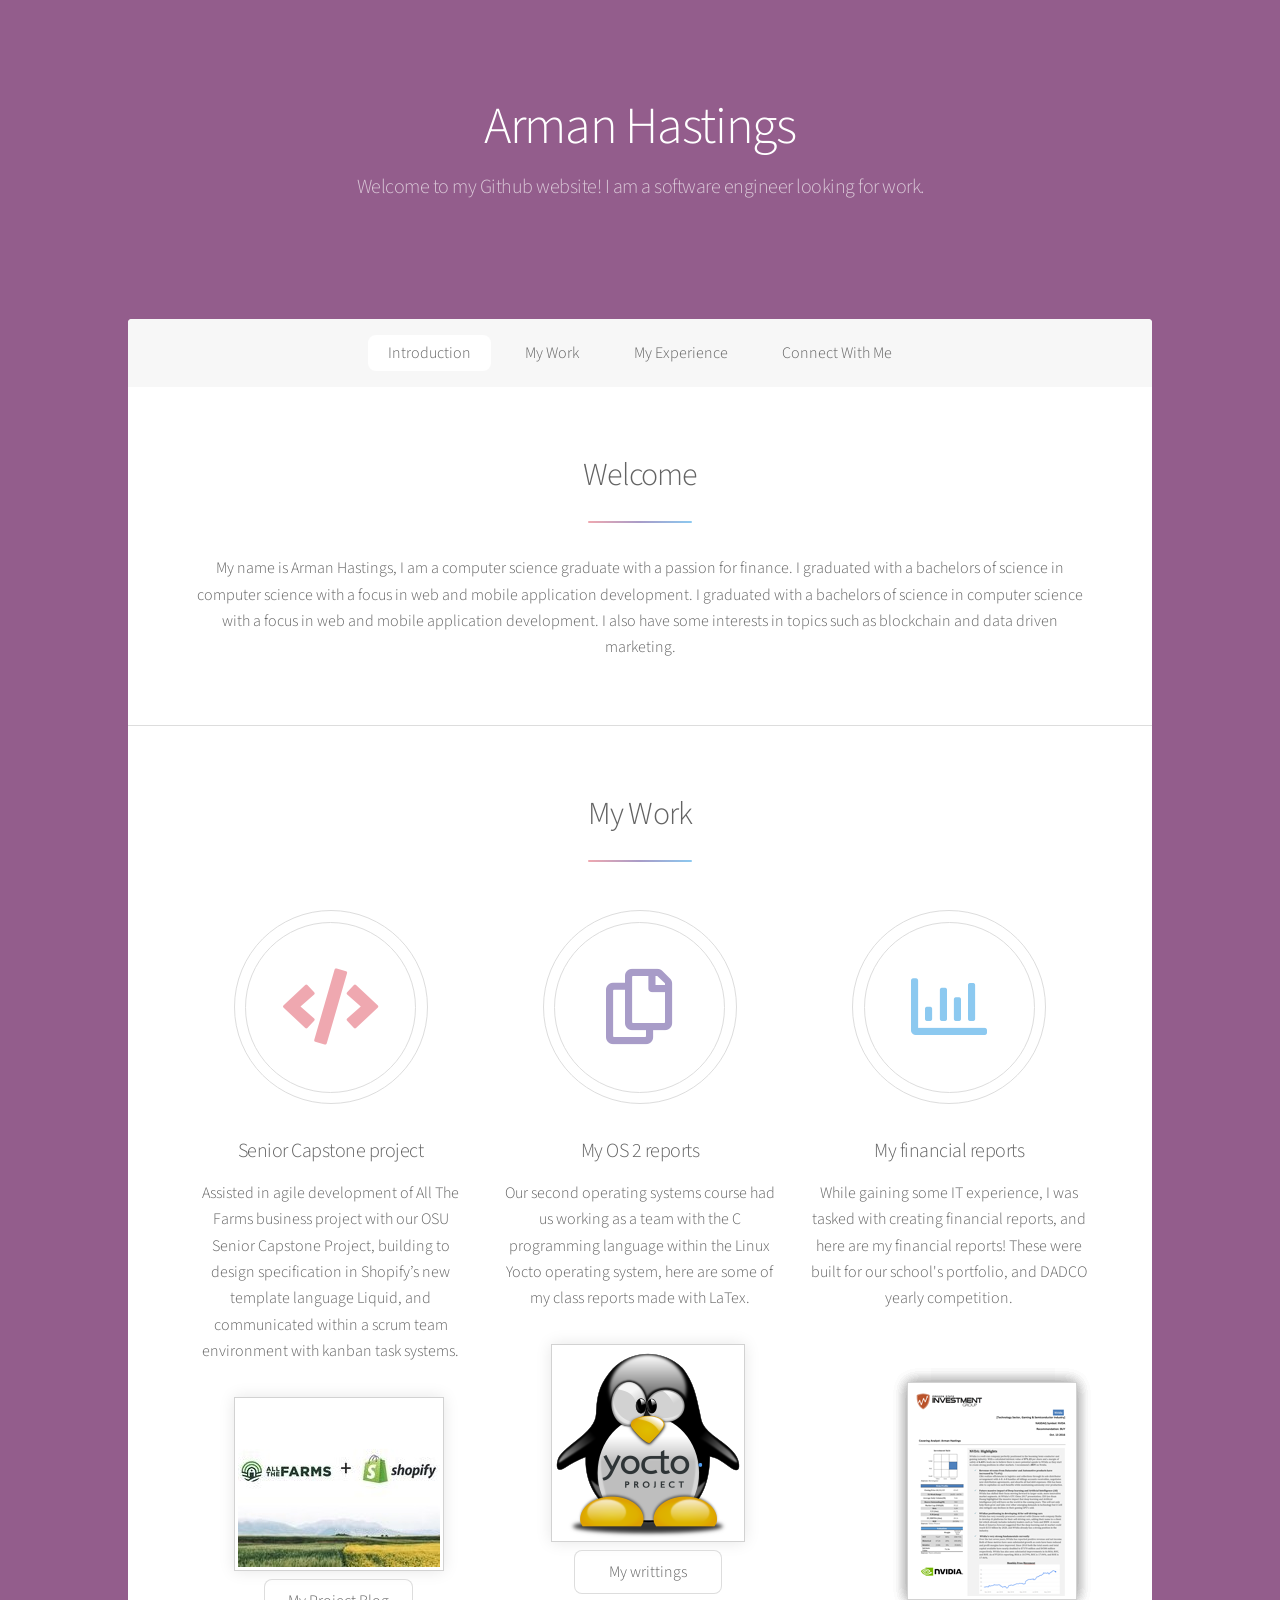
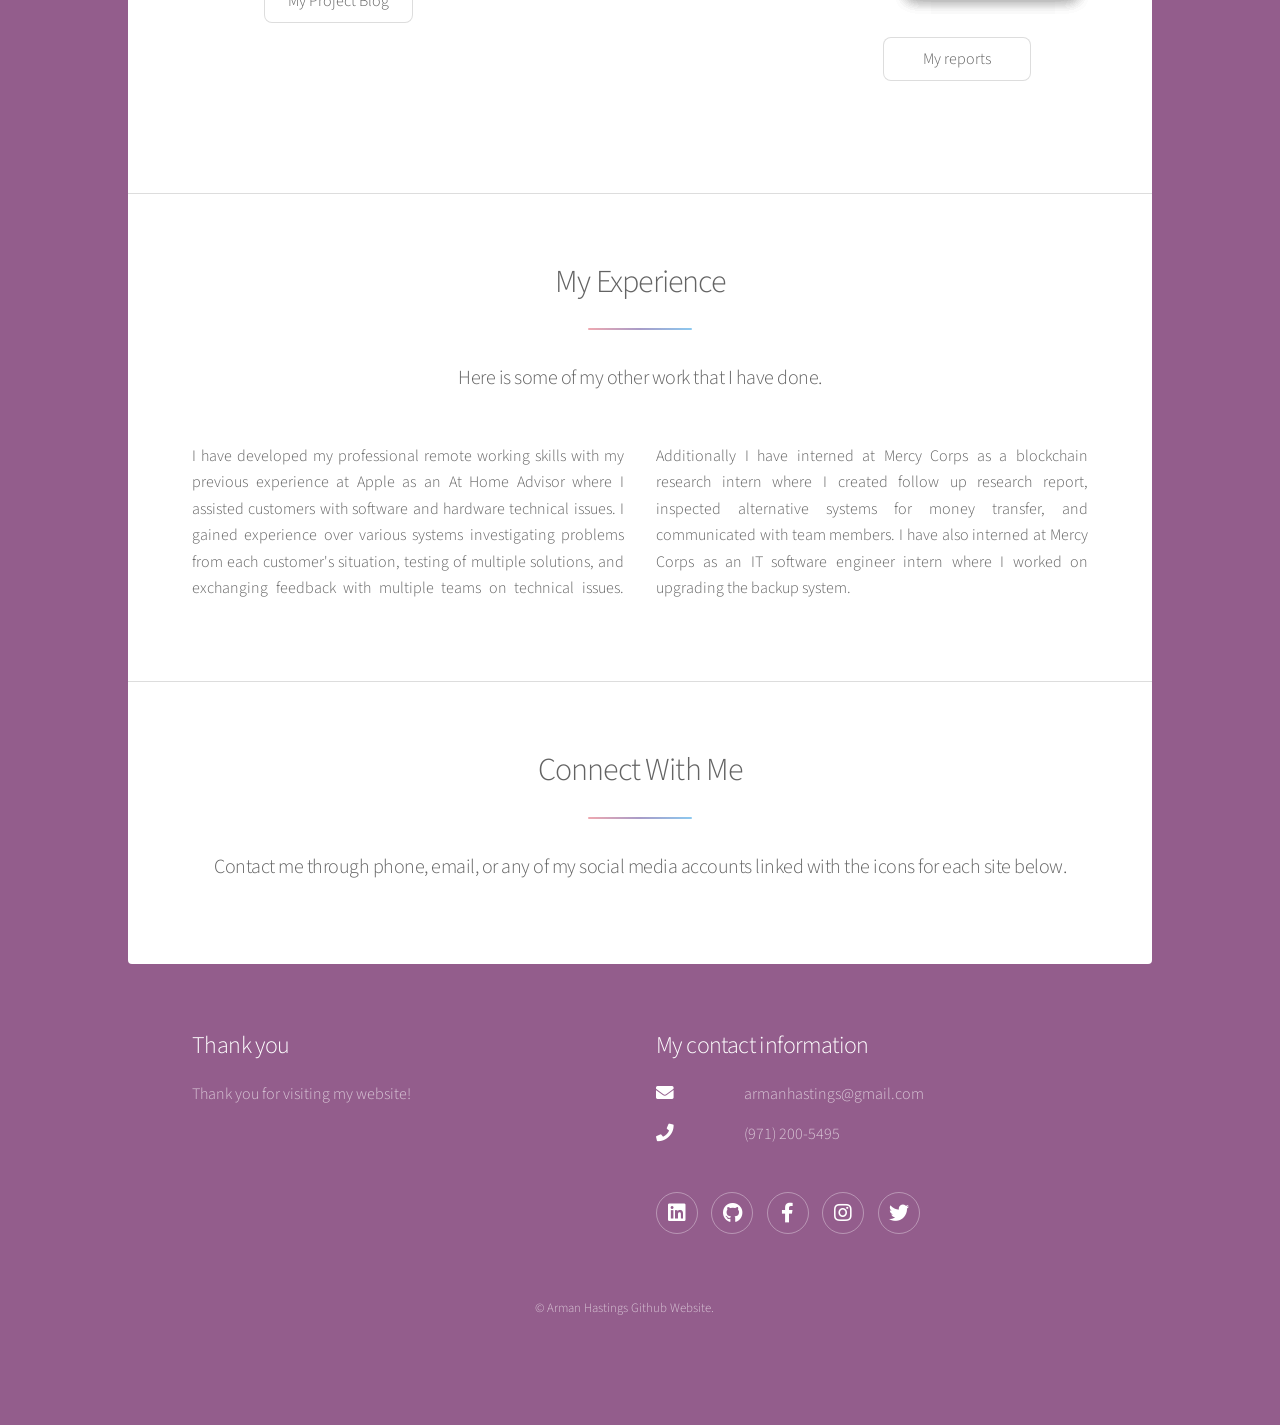
==== index.html @ 54cf5d4c "Update index.html info update" ====
<!DOCTYPE HTML>
<!--
	Stellar by HTML5 UP
	html5up.net | @ajlkn
	Free for personal and commercial use under the CCA 3.0 license (html5up.net/license)
-->
<html lang = "en">
	<head>
		<title>Arman Hastings Github Website</title>
		<meta charset="utf-8" />
		<meta name="viewport" content="width=device-width, initial-scale=1, user-scalable=no" />
		<link rel="stylesheet" href="assets/css/main.css" />
		<noscript><link rel="stylesheet" href="assets/css/noscript.css" /></noscript>
		<meta name="description" content="Welcome to my Github website! I am a bachelors in computer science looking to work with software in Oregon.">
		
				
		<link rel="apple-touch-icon" sizes="60x60" href="/apple-touch-icon.png">
		<link rel="icon" type="image/png" sizes="32x32" href="/favicon-32x32.png">
		<link rel="icon" type="image/png" sizes="16x16" href="/favicon-16x16.png">
		<link rel="manifest" href="/site.webmanifest">
		<link rel="mask-icon" href="/safari-pinned-tab.svg" color="#5bbad5">
		<meta name="msapplication-TileColor" content="#da532c">
		<meta name="theme-color" content="#ffffff">
	</head>
	<body class="is-preload">

		<!-- Wrapper -->
			<div id="wrapper">

				<!-- Header -->
					<header id="header" class="alt">

						<h1>Arman Hastings</h1>
						<p>Welcome to my Github website! I am a software engineer looking for work.</p>
						<br />
					</header>

				<!-- Nav -->
					<nav id="nav">
						<ul>
							<li><a href="#intro" class="active">Introduction</a></li>
							<li><a href="#first">My Work</a></li>
							<li><a href="#second">My Experience</a></li>
							<li><a href="#cta">Connect With Me</a></li>
						</ul>
					</nav>

				<!-- Main -->
					<div id="main">

						<!-- Introduction -->
							<section id="intro" class="main special">
								<div class="spotlight">
									<div class="content">
										<header class="major">
											<h2>Welcome</h2>
										</header>
										<p>My name is Arman Hastings, I am a computer science graduate with a passion for finance. I graduated with a bachelors of science in computer science with a focus in web and mobile application development.  I graduated with a bachelors of science in computer science with a focus in web and mobile application development. I also have some interests in topics such as blockchain and data driven marketing. </p>

									</div>
									
								</div>
							</section>

						<!-- First Section -->
							<section id="first" class="main special">
								<header class="major">
									<h2>My Work</h2>
								</header>
								<ul class="features">
									<li>
										<span class="icon solid major style1 fa-code"></span>
										<a href="https://blogs.oregonstate.edu/hastinar/"><h3>Senior Capstone project</h3></a>
										<p>Assisted in agile development of All The Farms business project with our OSU Senior Capstone Project, building to design specification in Shopify’s new template language Liquid, and communicated within a scrum team environment with kanban task systems.</p>

										<ul class="center">
											<img src="images/atf-cropped.jpg" class="center" />
											<a href="https://blogs.oregonstate.edu/hastinar/" class="button">My Project Blog</a>
										</ul>

									</li>
									<li>
										<span class="icon major style3 fa-copy"></span>
										<a href="https://github.com/ahastings/cs444-writ"> <h3>My OS 2 reports</h3></a>
										<p>Our second operating systems course had us working as a team with the C programming language within the Linux Yocto operating system, here are some of my class reports made with LaTex.</p>


										<ul class="center">
											<img src="images/Linux-Yocto.png" class="center" />
											<a href="https://github.com/ahastings/cs444-writ" class="button">My writtings</a>
										</ul>

									</li>
									<li>
										<!-- <span class="icon major style5 fa-gem fa-spin fa-3x"></span> -->
										<span class="icon major style5 fa-chart-bar"></span>
										<a href="https://github.com/ahastings/Oregon-State-Investment-Group-Reports-OSIG-"></href><h3>My financial reports</h3></a>
										<p>While gaining some IT experience, I was tasked with creating financial reports, and here are my financial reports! These were built for our school's portfolio, and DADCO yearly competition.</p>
										<section>
											
											
											<div class="center">
											<div class="pic-container">
												<img src="images/osig-SNDK-6-162-210.png" class="pic" />
												<img src="images/osig-WDR-5-162-210.png" class="pic" />
												<img src="images/osig-Netf-3-162-210.png" class="pic" />
												<img src="images/osig-CYBR-4-162-210.png" class="pic" />
												<img src="images/osig-Redh-2-162-210.png" class="pic" />
												<img src="images/osig-Nvid-1-162-210.png" class="pic" />
												<a class="pic-caption" href="https://github.com/ahastings/Oregon-State-Investment-Group-Reports-OSIG-">
													  My finance reports!       
												</a>
											</div> </div>
											<br>
											<br>
											<br>
											<br>
											<br>

											<ul class="center">
												<a href="https://github.com/ahastings/Oregon-State-Investment-Group-Reports-OSIG-" class="button">My reports</a>
											</ul>
										</section>
									</li>
								</ul>
								<footer class="major">

								</footer>
							</section>

						<!-- Second Section -->
							<section id="second" class="main special">
								<header class="major">
									<h2>My Experience</h2>
									<p>Here is some of my other work that I have done.<br />
									</p>
								</header>


								<p class="content">I have developed my professional remote working skills with my previous experience at Apple as an At Home Advisor where I assisted customers with software and hardware technical issues. I gained experience over various systems investigating problems from each customer's situation, testing of multiple solutions, and exchanging feedback
									with multiple teams on technical issues. Additionally I have interned at Mercy Corps as a blockchain research intern where I created follow up research report, inspected alternative systems for money transfer, and
									communicated with team members. I have also interned at Mercy Corps as an IT software engineer intern where I worked on upgrading the backup system.  </p>
								<footer class="major">

								</footer>
							</section>

						<!-- Get Started -->
							<section id="cta" class="main special">
								<header class="major">
									<h2>Connect With Me</h2>
									<p>Contact me through phone, email, or any of my social media accounts linked with the icons for each site below.<br />
									</p>
								</header>

							</section>
					</div>

				<!-- Footer -->
					<footer id="footer">
						<section>
							<h2>Thank you</h2>
							<p>Thank you for visiting my website!</p>

						</section>
						<section>
							<h2>My contact information</h2>
							<dl class="alt">
								<dt><h4 class="icon solid fa-envelope"></h4></dt>
								<dd>armanhastings@gmail.com</dd>
								<dt><h4 class="icon solid fa-phone"></h4></dt>
								<dd>(971) 200-5495</dd>
							</dl>
							<ul class="icons">
								<li><a href="https://linkedin.com/in/arman-hastings/" class="icon brands fa-linkedin alt"><span class="label">Linkedin</span></a></li>
								<li><a href="https://github.com/ahastings" class="icon brands fa-github alt"><span class="label">GitHub</span></a></li>
								<li><a href="https://facebook.com/q234wdfa424trse534" class="icon brands fa-facebook-f alt"><span class="label">Facebook</span></a></li>
								<li><a href="https://instagram.com/armanhastings/" class="icon brands fa-instagram alt"><span class="label">Instagram</span></a></li>
								<li><a href="https://www.twitter.com/ArmanHastings" class="icon brands fa-twitter alt"><span class="label">Twitter</span></a></li>
							</ul>
						</section>
						<p class="copyright">&copy; Arman Hastings Github Website.</p>
					</footer>

			</div>

		<!-- Scripts -->
			<script src="assets/js/jquery.min.js"></script>
			<script src="assets/js/jquery.scrollex.min.js"></script>
			<script src="assets/js/jquery.scrolly.min.js"></script>
			<script src="assets/js/browser.min.js"></script>
			<script src="assets/js/breakpoints.min.js"></script>
			<script src="assets/js/util.js"></script>
			<script src="assets/js/main.js"></script>

	</body>
</html>
---- assets/css/main.css ----
@import url(fontawesome-all.min.css);
@import 'https://fonts.googleapis.com/css?family=Source+Sans+Pro:300,400';

/*
	Stellar by HTML5 UP
	html5up.net | @ajlkn
	Free for personal and commercial use under the CCA 3.0 license (html5up.net/license)
*/

html, body, div, span, applet, object,
iframe, h1, h2, h3, h4, h5, h6, p, blockquote,
pre, a, abbr, acronym, address, big, cite,
code, del, dfn, em, img, ins, kbd, q, s, samp,
small, strike, strong, sub, sup, tt, var, b,
u, i, center, dl, dt, dd, ol, ul, li, fieldset,
form, label, legend, table, caption, tbody,
tfoot, thead, tr, th, td, article, aside,
canvas, details, embed, figure, figcaption,
footer, header, hgroup, menu, nav, output, ruby,
section, summary, time, mark, audio, video {
	margin: 0;
	padding: 0;
	border: 0;
	font-size: 100%;
	font: inherit;
	vertical-align: baseline;}

article, aside, details, figcaption, figure,
footer, header, hgroup, menu, nav, section {
	display: block;}

body {
	line-height: 1;
}

ol, ul {
	list-style: none;
}

blockquote, q {
	quotes: none;
}

	blockquote:before, blockquote:after, q:before, q:after {
		content: '';
		content: none;
	}

table {
	border-collapse: collapse;
	border-spacing: 0;
}

body {
	-webkit-text-size-adjust: none;
}

mark {
	background-color: transparent;
	color: inherit;
}

input::-moz-focus-inner {
	border: 0;
	padding: 0;
}

input, select, textarea {
	-moz-appearance: none;
	-webkit-appearance: none;
	-ms-appearance: none;
	appearance: none;
}

/* Basic */

	@-ms-viewport {
		width: device-width;
	}

	body {
		-ms-overflow-style: scrollbar;
	}

	@media screen and (max-width: 480px) {

		html, body {
			min-width: 320px;
		}

	}

	html {
		box-sizing: border-box;
	}

	*, *:before, *:after {
		box-sizing: inherit;
	}

	body {
		background-color: #935d8c;
		background-image: url("images/overlay.png"), -moz-linear-gradient(45deg, #e37682 15%, #5f4d93 85%);
		background-image: url("images/overlay.png"), -webkit-linear-gradient(45deg, #e37682 15%, #5f4d93 85%);
		background-image: url("images/overlay.png"), -ms-linear-gradient(45deg, #e37682 15%, #5f4d93 85%);
		background-image: url("images/overlay.png"), linear-gradient(45deg, #e37682 15%, #5f4d93 85%);
	}

		body.is-preload *, body.is-preload *:before, body.is-preload *:after {
			-moz-animation: none !important;
			-webkit-animation: none !important;
			-ms-animation: none !important;
			animation: none !important;
			-moz-transition: none !important;
			-webkit-transition: none !important;
			-ms-transition: none !important;
			transition: none !important;
		}

	/* Cards Start */
	* { box-sizing: border-box; }
	body{
		background: #3d4552;
		font-family: arial;
		font-size: 12px;
		color: #fff;
	}
	
	a {
	  text-decoration: none;
	}
	
	img {
		border: 1px solid #d2d2d2;
		padding: 3px;
		box-shadow: 0 0 15px rgba(0,0,0,.1);
	}
	
	.pic-container {
		max-width: 162px;
		max-height: 210px;
		margin: 70px;     
	}
	
	.pic {
		background: #fff;
		position: absolute;
		transition: all 0.2s ease;
		
		backface-visibility:hidden;}
	
	.pix:nth-child(1) {
		z-index: 1;
		
	}
	
	.pic:nth-child(2) {
		z-index: 2;
		
	}
	
	.pic:nth-child(3) {
		z-index: 3;
	}
	
	.pix:nth-child(4) {
		z-index: 4;
	}
	
	.pic:nth-child(5) {
		z-index: 5;
	}
	
	.pic:nth-child(6) {
		z-index: 6;
	}
	
	.pic-container:hover .pic:nth-child(1) {
		transform: rotate(0deg);
		transition: all 1.30s ease;
	
	}
	
	.pic-container:hover .pic:nth-child(2) {
		transform: rotate(15deg);
		transition: all 1.0s ease;
	
	}
	
	.pic-container:hover .pic:nth-child(3) {
		transform: rotate(22deg);
		transition: all 0.45s ease;
	
	}
	.pic-container:hover .pic:nth-child(4) {
		transform: rotate(7deg);
		transition: all 1.15s ease;
		
	}
	
	.pic-container:hover .pic:nth-child(5) {
		transform: rotate(29deg);
		transition: all 0.30s ease;
	}
	
	.pic-container:hover .pic:nth-child(6) {
		transform: rotate(36deg);
		transition: all 0.15s ease;
	}
	
	.pic-caption {
		background: #949494;
		padding: 10px 15px;
		color: #fff;
		font-size: 16px;
		position: relative;
		z-index: 10;
		top:150px;
		left: 30px;
		border-radius: 3px;
		transition: top 0.75s ease;
		opacity: 0;
	}
	
	.pic-caption:hover {
		background: #d2e0e1;
	}
	.pic-container:hover .pic-caption {
		top: 200px;
		left:30px;
		
		opacity: 1;
	}
	/* Cards end */

/* Type */

	body {
		background-color: #935d8c;
		color: rgba(255, 255, 255, 0.65);
	}

	body, input, select, textarea {
		font-family: "Source Sans Pro", Helvetica, sans-serif;
		font-size: 17pt;
		font-weight: 300;
		line-height: 1.65;
	}

		@media screen and (max-width: 1680px) {

			body, input, select, textarea {
				font-size: 14pt;
			}

		}

		@media screen and (max-width: 1280px) {

			body, input, select, textarea {
				font-size: 12pt;
			}

		}

		@media screen and (max-width: 360px) {

			body, input, select, textarea {
				font-size: 11pt;
			}

		}

	a {
		-moz-transition: color 0.2s ease, border-bottom 0.2s ease;
		-webkit-transition: color 0.2s ease, border-bottom 0.2s ease;
		-ms-transition: color 0.2s ease, border-bottom 0.2s ease;
		transition: color 0.2s ease, border-bottom 0.2s ease;
		text-decoration: none;
		border-bottom: dotted 1px;
		color: inherit;
	}

		a:hover {
			border-bottom-color: transparent;
		}

	strong, b {
		font-weight: 400;
	}

	em, i {
		font-style: italic;
	}

	p {
		margin: 0 0 2em 0;
	}

		p.content {
			-moz-columns: 20em 2;
			-webkit-columns: 20em 2;
			-ms-columns: 20em 2;
			columns: 20em 2;
			-moz-column-gap: 2em;
			-webkit-column-gap: 2em;
			-ms-column-gap: 2em;
			column-gap: 2em;
			text-align: justify;
		}

	h1, h2, h3, h4, h5, h6 {
		font-weight: 300;
		line-height: 1.5;
		margin: 0 0 0.7em 0;
		letter-spacing: -0.025em;
	}

		h1 a, h2 a, h3 a, h4 a, h5 a, h6 a {
			color: inherit;
			text-decoration: none;
		}

	h1 {
		font-size: 2.5em;
		line-height: 1.2;
	}

	h2 {
		font-size: 1.5em;
	}

	h3 {
		font-size: 1.25em;
	}

	h4 {
		font-size: 1.1em;
	}

	h5 {
		font-size: 0.9em;
	}

	h6 {
		font-size: 0.7em;
	}

	@media screen and (max-width: 736px) {

		h1 {
			font-size: 2em;
		}

	}

	sub {
		font-size: 0.8em;
		position: relative;
		top: 0.5em;
	}

	sup {
		font-size: 0.8em;
		position: relative;
		top: -0.5em;
	}

	blockquote {
		border-left: solid 4px;
		font-style: italic;
		margin: 0 0 2em 0;
		padding: 0.5em 0 0.5em 2em;
	}

	code {
		border-radius: 8px;
		border: solid 1px;
		font-family: "Courier New", monospace;
		font-size: 0.9em;
		margin: 0 0.25em;
		padding: 0.25em 0.65em;
	}

	pre {
		-webkit-overflow-scrolling: touch;
		font-family: "Courier New", monospace;
		font-size: 0.9em;
		margin: 0 0 2em 0;
	}

		pre code {
			display: block;
			line-height: 1.75;
			padding: 1em 1.5em;
			overflow-x: auto;
		}

	hr {
		border: 0;
		border-bottom: solid 1px;
		margin: 2em 0;
	}

		hr.major {
			margin: 3em 0;
		}

	.align-left {
		text-align: left;
	}

	.align-center {
		text-align: center;
	}

	.align-right {
		text-align: right;
	}

	input, select, textarea {
		color: #ffffff;
	}

	a:hover {
		color: #ffffff;
	}

	strong, b {
		color: #ffffff;
	}

	h1, h2, h3, h4, h5, h6 {
		color: #ffffff;
	}

	blockquote {
		border-left-color: rgba(255, 255, 255, 0.35);
	}

	code {
		background: rgba(255, 255, 255, 0.075);
		border-color: rgba(255, 255, 255, 0.35);
	}

	hr {
		border-bottom-color: rgba(255, 255, 255, 0.35);
	}


/* Container */

.container {
	margin: 0 auto;
	max-width: 100%;
	width: 68em;
}

	@media screen and (max-width: 1680px) {

		.container {
			width: 70em;
		}

	}

	@media screen and (max-width: 1280px) {

		.container {
			width: calc(100% - 100px);
		}

	}

	@media screen and (max-width: 980px) {

		.container {
			width: calc(100% - 100px);
		}

	}

	@media screen and (max-width: 736px) {

		.container {
			width: calc(100% - 40px);
		}

	}



/* Row */

	.row {
		display: flex;
		flex-wrap: wrap;
		box-sizing: border-box;
		align-items: stretch;
	}

		.row > * {
			box-sizing: border-box;
		}

		.row.gtr-uniform > * > :last-child {
			margin-bottom: 0;
		}

		.row.aln-left {
			justify-content: flex-start;
		}

		.row.aln-center {
			justify-content: center;
		}

		.row.aln-right {
			justify-content: flex-end;
		}

		.row.aln-top {
			align-items: flex-start;
		}

		.row.aln-middle {
			align-items: center;
		}

		.row.aln-bottom {
			align-items: flex-end;
		}

		.row > .imp {
			order: -1;
		}

		.row > .col-1 {
			width: 8.33333%;
		}

		.row > .off-1 {
			margin-left: 8.33333%;
		}

		.row > .col-2 {
			width: 16.66667%;
		}

		.row > .off-2 {
			margin-left: 16.66667%;
		}

		.row > .col-3 {
			width: 25%;
		}

		.row > .off-3 {
			margin-left: 25%;
		}

		.row > .col-4 {
			width: 33.33333%;
		}

		.row > .off-4 {
			margin-left: 33.33333%;
		}

		.row > .col-5 {
			width: 41.66667%;
		}

		.row > .off-5 {
			margin-left: 41.66667%;
		}

		.row > .col-6 {
			width: 50%;
		}

		.row > .off-6 {
			margin-left: 50%;
		}

		.row > .col-7 {
			width: 58.33333%;
		}

		.row > .off-7 {
			margin-left: 58.33333%;
		}

		.row > .col-8 {
			width: 66.66667%;
		}

		.row > .off-8 {
			margin-left: 66.66667%;
		}

		.row > .col-9 {
			width: 75%;
		}

		.row > .off-9 {
			margin-left: 75%;
		}

		.row > .col-10 {
			width: 83.33333%;
		}

		.row > .off-10 {
			margin-left: 83.33333%;
		}

		.row > .col-11 {
			width: 91.66667%;
		}

		.row > .off-11 {
			margin-left: 91.66667%;
		}

		.row > .col-12 {
			width: 100%;
		}

		.row > .off-12 {
			margin-left: 100%;
		}

		.row.gtr-0 {
			margin-top: 0;
			margin-left: 0em;
		}

			.row.gtr-0 > * {
				padding: 0 0 0 0em;
			}

			.row.gtr-0.gtr-uniform {
				margin-top: 0em;
			}

				.row.gtr-0.gtr-uniform > * {
					padding-top: 0em;
				}

		.row.gtr-25 {
			margin-top: 0;
			margin-left: -0.375em;
		}

			.row.gtr-25 > * {
				padding: 0 0 0 0.375em;
			}

			.row.gtr-25.gtr-uniform {
				margin-top: -0.375em;
			}

				.row.gtr-25.gtr-uniform > * {
					padding-top: 0.375em;
				}

		.row.gtr-50 {
			margin-top: 0;
			margin-left: -0.75em;
		}

			.row.gtr-50 > * {
				padding: 0 0 0 0.75em;
			}

			.row.gtr-50.gtr-uniform {
				margin-top: -0.75em;
			}

				.row.gtr-50.gtr-uniform > * {
					padding-top: 0.75em;
				}

		.row {
			margin-top: 0;
			margin-left: -1.5em;
		}

			.row > * {
				padding: 0 0 0 1.5em;
			}

			.row.gtr-uniform {
				margin-top: -1.5em;
			}

				.row.gtr-uniform > * {
					padding-top: 1.5em;
				}

		.row.gtr-150 {
			margin-top: 0;
			margin-left: -2.25em;
		}

			.row.gtr-150 > * {
				padding: 0 0 0 2.25em;
			}

			.row.gtr-150.gtr-uniform {
				margin-top: -2.25em;
			}

				.row.gtr-150.gtr-uniform > * {
					padding-top: 2.25em;
				}

		.row.gtr-200 {
			margin-top: 0;
			margin-left: -3em;
		}

			.row.gtr-200 > * {
				padding: 0 0 0 3em;
			}

			.row.gtr-200.gtr-uniform {
				margin-top: -3em;
			}

				.row.gtr-200.gtr-uniform > * {
					padding-top: 3em;
				}

		@media screen and (max-width: 1680px) {

			.row {
				display: flex;
				flex-wrap: wrap;
				box-sizing: border-box;
				align-items: stretch;
			}

				.row > * {
					box-sizing: border-box;
				}

				.row.gtr-uniform > * > :last-child {
					margin-bottom: 0;
				}

				.row.aln-left {
					justify-content: flex-start;
				}

				.row.aln-center {
					justify-content: center;
				}

				.row.aln-right {
					justify-content: flex-end;
				}

				.row.aln-top {
					align-items: flex-start;
				}

				.row.aln-middle {
					align-items: center;
				}

				.row.aln-bottom {
					align-items: flex-end;
				}

				.row > .imp-xlarge {
					order: -1;
				}

				.row > .col-1-xlarge {
					width: 8.33333%;
				}

				.row > .off-1-xlarge {
					margin-left: 8.33333%;
				}

				.row > .col-2-xlarge {
					width: 16.66667%;
				}

				.row > .off-2-xlarge {
					margin-left: 16.66667%;
				}

				.row > .col-3-xlarge {
					width: 25%;
				}

				.row > .off-3-xlarge {
					margin-left: 25%;
				}

				.row > .col-4-xlarge {
					width: 33.33333%;
				}

				.row > .off-4-xlarge {
					margin-left: 33.33333%;
				}

				.row > .col-5-xlarge {
					width: 41.66667%;
				}

				.row > .off-5-xlarge {
					margin-left: 41.66667%;
				}

				.row > .col-6-xlarge {
					width: 50%;
				}

				.row > .off-6-xlarge {
					margin-left: 50%;
				}

				.row > .col-7-xlarge {
					width: 58.33333%;
				}

				.row > .off-7-xlarge {
					margin-left: 58.33333%;
				}

				.row > .col-8-xlarge {
					width: 66.66667%;
				}

				.row > .off-8-xlarge {
					margin-left: 66.66667%;
				}

				.row > .col-9-xlarge {
					width: 75%;
				}

				.row > .off-9-xlarge {
					margin-left: 75%;
				}

				.row > .col-10-xlarge {
					width: 83.33333%;
				}

				.row > .off-10-xlarge {
					margin-left: 83.33333%;
				}

				.row > .col-11-xlarge {
					width: 91.66667%;
				}

				.row > .off-11-xlarge {
					margin-left: 91.66667%;
				}

				.row > .col-12-xlarge {
					width: 100%;
				}

				.row > .off-12-xlarge {
					margin-left: 100%;
				}

				.row.gtr-0 {
					margin-top: 0;
					margin-left: 0em;
				}

					.row.gtr-0 > * {
						padding: 0 0 0 0em;
					}

					.row.gtr-0.gtr-uniform {
						margin-top: 0em;
					}

						.row.gtr-0.gtr-uniform > * {
							padding-top: 0em;
						}

				.row.gtr-25 {
					margin-top: 0;
					margin-left: -0.375em;
				}

					.row.gtr-25 > * {
						padding: 0 0 0 0.375em;
					}

					.row.gtr-25.gtr-uniform {
						margin-top: -0.375em;
					}

						.row.gtr-25.gtr-uniform > * {
							padding-top: 0.375em;
						}

				.row.gtr-50 {
					margin-top: 0;
					margin-left: -0.75em;
				}

					.row.gtr-50 > * {
						padding: 0 0 0 0.75em;
					}

					.row.gtr-50.gtr-uniform {
						margin-top: -0.75em;
					}

						.row.gtr-50.gtr-uniform > * {
							padding-top: 0.75em;
						}

				.row {
					margin-top: 0;
					margin-left: -1.5em;
				}

					.row > * {
						padding: 0 0 0 1.5em;
					}

					.row.gtr-uniform {
						margin-top: -1.5em;
					}

						.row.gtr-uniform > * {
							padding-top: 1.5em;
						}

				.row.gtr-150 {
					margin-top: 0;
					margin-left: -2.25em;
				}

					.row.gtr-150 > * {
						padding: 0 0 0 2.25em;
					}

					.row.gtr-150.gtr-uniform {
						margin-top: -2.25em;
					}

						.row.gtr-150.gtr-uniform > * {
							padding-top: 2.25em;
						}

				.row.gtr-200 {
					margin-top: 0;
					margin-left: -3em;
				}

					.row.gtr-200 > * {
						padding: 0 0 0 3em;
					}

					.row.gtr-200.gtr-uniform {
						margin-top: -3em;
					}

						.row.gtr-200.gtr-uniform > * {
							padding-top: 3em;
						}

		}

		@media screen and (max-width: 1280px) {

			.row {
				display: flex;
				flex-wrap: wrap;
				box-sizing: border-box;
				align-items: stretch;
			}

				.row > * {
					box-sizing: border-box;
				}

				.row.gtr-uniform > * > :last-child {
					margin-bottom: 0;
				}

				.row.aln-left {
					justify-content: flex-start;
				}

				.row.aln-center {
					justify-content: center;
				}

				.row.aln-right {
					justify-content: flex-end;
				}

				.row.aln-top {
					align-items: flex-start;
				}

				.row.aln-middle {
					align-items: center;
				}

				.row.aln-bottom {
					align-items: flex-end;
				}

				.row > .imp-large {
					order: -1;
				}

				.row > .col-1-large {
					width: 8.33333%;
				}

				.row > .off-1-large {
					margin-left: 8.33333%;
				}

				.row > .col-2-large {
					width: 16.66667%;
				}

				.row > .off-2-large {
					margin-left: 16.66667%;
				}

				.row > .col-3-large {
					width: 25%;
				}

				.row > .off-3-large {
					margin-left: 25%;
				}

				.row > .col-4-large {
					width: 33.33333%;
				}

				.row > .off-4-large {
					margin-left: 33.33333%;
				}

				.row > .col-5-large {
					width: 41.66667%;
				}

				.row > .off-5-large {
					margin-left: 41.66667%;
				}

				.row > .col-6-large {
					width: 50%;
				}

				.row > .off-6-large {
					margin-left: 50%;
				}

				.row > .col-7-large {
					width: 58.33333%;
				}

				.row > .off-7-large {
					margin-left: 58.33333%;
				}

				.row > .col-8-large {
					width: 66.66667%;
				}

				.row > .off-8-large {
					margin-left: 66.66667%;
				}

				.row > .col-9-large {
					width: 75%;
				}

				.row > .off-9-large {
					margin-left: 75%;
				}

				.row > .col-10-large {
					width: 83.33333%;
				}

				.row > .off-10-large {
					margin-left: 83.33333%;
				}

				.row > .col-11-large {
					width: 91.66667%;
				}

				.row > .off-11-large {
					margin-left: 91.66667%;
				}

				.row > .col-12-large {
					width: 100%;
				}

				.row > .off-12-large {
					margin-left: 100%;
				}

				.row.gtr-0 {
					margin-top: 0;
					margin-left: 0em;
				}

					.row.gtr-0 > * {
						padding: 0 0 0 0em;
					}

					.row.gtr-0.gtr-uniform {
						margin-top: 0em;
					}

						.row.gtr-0.gtr-uniform > * {
							padding-top: 0em;
						}

				.row.gtr-25 {
					margin-top: 0;
					margin-left: -0.375em;
				}

					.row.gtr-25 > * {
						padding: 0 0 0 0.375em;
					}

					.row.gtr-25.gtr-uniform {
						margin-top: -0.375em;
					}

						.row.gtr-25.gtr-uniform > * {
							padding-top: 0.375em;
						}

				.row.gtr-50 {
					margin-top: 0;
					margin-left: -0.75em;
				}

					.row.gtr-50 > * {
						padding: 0 0 0 0.75em;
					}

					.row.gtr-50.gtr-uniform {
						margin-top: -0.75em;
					}

						.row.gtr-50.gtr-uniform > * {
							padding-top: 0.75em;
						}

				.row {
					margin-top: 0;
					margin-left: -1.5em;
				}

					.row > * {
						padding: 0 0 0 1.5em;
					}

					.row.gtr-uniform {
						margin-top: -1.5em;
					}

						.row.gtr-uniform > * {
							padding-top: 1.5em;
						}

				.row.gtr-150 {
					margin-top: 0;
					margin-left: -2.25em;
				}

					.row.gtr-150 > * {
						padding: 0 0 0 2.25em;
					}

					.row.gtr-150.gtr-uniform {
						margin-top: -2.25em;
					}

						.row.gtr-150.gtr-uniform > * {
							padding-top: 2.25em;
						}

				.row.gtr-200 {
					margin-top: 0;
					margin-left: -3em;
				}

					.row.gtr-200 > * {
						padding: 0 0 0 3em;
					}

					.row.gtr-200.gtr-uniform {
						margin-top: -3em;
					}

						.row.gtr-200.gtr-uniform > * {
							padding-top: 3em;
						}

		}

		@media screen and (max-width: 980px) {

			.row {
				display: flex;
				flex-wrap: wrap;
				box-sizing: border-box;
				align-items: stretch;
			}

				.row > * {
					box-sizing: border-box;
				}

				.row.gtr-uniform > * > :last-child {
					margin-bottom: 0;
				}

				.row.aln-left {
					justify-content: flex-start;
				}

				.row.aln-center {
					justify-content: center;
				}

				.row.aln-right {
					justify-content: flex-end;
				}

				.row.aln-top {
					align-items: flex-start;
				}

				.row.aln-middle {
					align-items: center;
				}

				.row.aln-bottom {
					align-items: flex-end;
				}

				.row > .imp-medium {
					order: -1;
				}

				.row > .col-1-medium {
					width: 8.33333%;
				}

				.row > .off-1-medium {
					margin-left: 8.33333%;
				}

				.row > .col-2-medium {
					width: 16.66667%;
				}

				.row > .off-2-medium {
					margin-left: 16.66667%;
				}

				.row > .col-3-medium {
					width: 25%;
				}

				.row > .off-3-medium {
					margin-left: 25%;
				}

				.row > .col-4-medium {
					width: 33.33333%;
				}

				.row > .off-4-medium {
					margin-left: 33.33333%;
				}

				.row > .col-5-medium {
					width: 41.66667%;
				}

				.row > .off-5-medium {
					margin-left: 41.66667%;
				}

				.row > .col-6-medium {
					width: 50%;
				}

				.row > .off-6-medium {
					margin-left: 50%;
				}

				.row > .col-7-medium {
					width: 58.33333%;
				}

				.row > .off-7-medium {
					margin-left: 58.33333%;
				}

				.row > .col-8-medium {
					width: 66.66667%;
				}

				.row > .off-8-medium {
					margin-left: 66.66667%;
				}

				.row > .col-9-medium {
					width: 75%;
				}

				.row > .off-9-medium {
					margin-left: 75%;
				}

				.row > .col-10-medium {
					width: 83.33333%;
				}

				.row > .off-10-medium {
					margin-left: 83.33333%;
				}

				.row > .col-11-medium {
					width: 91.66667%;
				}

				.row > .off-11-medium {
					margin-left: 91.66667%;
				}

				.row > .col-12-medium {
					width: 100%;
				}

				.row > .off-12-medium {
					margin-left: 100%;
				}

				.row.gtr-0 {
					margin-top: 0;
					margin-left: 0em;
				}

					.row.gtr-0 > * {
						padding: 0 0 0 0em;
					}

					.row.gtr-0.gtr-uniform {
						margin-top: 0em;
					}

						.row.gtr-0.gtr-uniform > * {
							padding-top: 0em;
						}

				.row.gtr-25 {
					margin-top: 0;
					margin-left: -0.375em;
				}

					.row.gtr-25 > * {
						padding: 0 0 0 0.375em;
					}

					.row.gtr-25.gtr-uniform {
						margin-top: -0.375em;
					}

						.row.gtr-25.gtr-uniform > * {
							padding-top: 0.375em;
						}

				.row.gtr-50 {
					margin-top: 0;
					margin-left: -0.75em;
				}

					.row.gtr-50 > * {
						padding: 0 0 0 0.75em;
					}

					.row.gtr-50.gtr-uniform {
						margin-top: -0.75em;
					}

						.row.gtr-50.gtr-uniform > * {
							padding-top: 0.75em;
						}

				.row {
					margin-top: 0;
					margin-left: -1.5em;
				}

					.row > * {
						padding: 0 0 0 1.5em;
					}

					.row.gtr-uniform {
						margin-top: -1.5em;
					}

						.row.gtr-uniform > * {
							padding-top: 1.5em;
						}

				.row.gtr-150 {
					margin-top: 0;
					margin-left: -2.25em;
				}

					.row.gtr-150 > * {
						padding: 0 0 0 2.25em;
					}

					.row.gtr-150.gtr-uniform {
						margin-top: -2.25em;
					}

						.row.gtr-150.gtr-uniform > * {
							padding-top: 2.25em;
						}

				.row.gtr-200 {
					margin-top: 0;
					margin-left: -3em;
				}

					.row.gtr-200 > * {
						padding: 0 0 0 3em;
					}

					.row.gtr-200.gtr-uniform {
						margin-top: -3em;
					}

						.row.gtr-200.gtr-uniform > * {
							padding-top: 3em;
						}

		}

		@media screen and (max-width: 736px) {

			.row {
				display: flex;
				flex-wrap: wrap;
				box-sizing: border-box;
				align-items: stretch;
			}

				.row > * {
					box-sizing: border-box;
				}

				.row.gtr-uniform > * > :last-child {
					margin-bottom: 0;
				}

				.row.aln-left {
					justify-content: flex-start;
				}

				.row.aln-center {
					justify-content: center;
				}

				.row.aln-right {
					justify-content: flex-end;
				}

				.row.aln-top {
					align-items: flex-start;
				}

				.row.aln-middle {
					align-items: center;
				}

				.row.aln-bottom {
					align-items: flex-end;
				}

				.row > .imp-small {
					order: -1;
				}

				.row > .col-1-small {
					width: 8.33333%;
				}

				.row > .off-1-small {
					margin-left: 8.33333%;
				}

				.row > .col-2-small {
					width: 16.66667%;
				}

				.row > .off-2-small {
					margin-left: 16.66667%;
				}

				.row > .col-3-small {
					width: 25%;
				}

				.row > .off-3-small {
					margin-left: 25%;
				}

				.row > .col-4-small {
					width: 33.33333%;
				}

				.row > .off-4-small {
					margin-left: 33.33333%;
				}

				.row > .col-5-small {
					width: 41.66667%;
				}

				.row > .off-5-small {
					margin-left: 41.66667%;
				}

				.row > .col-6-small {
					width: 50%;
				}

				.row > .off-6-small {
					margin-left: 50%;
				}

				.row > .col-7-small {
					width: 58.33333%;
				}

				.row > .off-7-small {
					margin-left: 58.33333%;
				}

				.row > .col-8-small {
					width: 66.66667%;
				}

				.row > .off-8-small {
					margin-left: 66.66667%;
				}

				.row > .col-9-small {
					width: 75%;
				}

				.row > .off-9-small {
					margin-left: 75%;
				}

				.row > .col-10-small {
					width: 83.33333%;
				}

				.row > .off-10-small {
					margin-left: 83.33333%;
				}

				.row > .col-11-small {
					width: 91.66667%;
				}

				.row > .off-11-small {
					margin-left: 91.66667%;
				}

				.row > .col-12-small {
					width: 100%;
				}

				.row > .off-12-small {
					margin-left: 100%;
				}

				.row.gtr-0 {
					margin-top: 0;
					margin-left: 0em;
				}

					.row.gtr-0 > * {
						padding: 0 0 0 0em;
					}

					.row.gtr-0.gtr-uniform {
						margin-top: 0em;
					}

						.row.gtr-0.gtr-uniform > * {
							padding-top: 0em;
						}

				.row.gtr-25 {
					margin-top: 0;
					margin-left: -0.25em;
				}

					.row.gtr-25 > * {
						padding: 0 0 0 0.25em;
					}

					.row.gtr-25.gtr-uniform {
						margin-top: -0.25em;
					}

						.row.gtr-25.gtr-uniform > * {
							padding-top: 0.25em;
						}

				.row.gtr-50 {
					margin-top: 0;
					margin-left: -0.5em;
				}

					.row.gtr-50 > * {
						padding: 0 0 0 0.5em;
					}

					.row.gtr-50.gtr-uniform {
						margin-top: -0.5em;
					}

						.row.gtr-50.gtr-uniform > * {
							padding-top: 0.5em;
						}

				.row {
					margin-top: 0;
					margin-left: -1em;
				}

					.row > * {
						padding: 0 0 0 1em;
					}

					.row.gtr-uniform {
						margin-top: -1em;
					}

						.row.gtr-uniform > * {
							padding-top: 1em;
						}

				.row.gtr-150 {
					margin-top: 0;
					margin-left: -1.5em;
				}

					.row.gtr-150 > * {
						padding: 0 0 0 1.5em;
					}

					.row.gtr-150.gtr-uniform {
						margin-top: -1.5em;
					}

						.row.gtr-150.gtr-uniform > * {
							padding-top: 1.5em;
						}

				.row.gtr-200 {
					margin-top: 0;
					margin-left: -2em;
				}

					.row.gtr-200 > * {
						padding: 0 0 0 2em;
					}

					.row.gtr-200.gtr-uniform {
						margin-top: -2em;
					}

						.row.gtr-200.gtr-uniform > * {
							padding-top: 2em;
						}

		}

		@media screen and (max-width: 480px) {

			.row {
				display: flex;
				flex-wrap: wrap;
				box-sizing: border-box;
				align-items: stretch;
			}

				.row > * {
					box-sizing: border-box;
				}

				.row.gtr-uniform > * > :last-child {
					margin-bottom: 0;
				}

				.row.aln-left {
					justify-content: flex-start;
				}

				.row.aln-center {
					justify-content: center;
				}

				.row.aln-right {
					justify-content: flex-end;
				}

				.row.aln-top {
					align-items: flex-start;
				}

				.row.aln-middle {
					align-items: center;
				}

				.row.aln-bottom {
					align-items: flex-end;
				}

				.row > .imp-xsmall {
					order: -1;
				}

				.row > .col-1-xsmall {
					width: 8.33333%;
				}

				.row > .off-1-xsmall {
					margin-left: 8.33333%;
				}

				.row > .col-2-xsmall {
					width: 16.66667%;
				}

				.row > .off-2-xsmall {
					margin-left: 16.66667%;
				}

				.row > .col-3-xsmall {
					width: 25%;
				}

				.row > .off-3-xsmall {
					margin-left: 25%;
				}

				.row > .col-4-xsmall {
					width: 33.33333%;
				}

				.row > .off-4-xsmall {
					margin-left: 33.33333%;
				}

				.row > .col-5-xsmall {
					width: 41.66667%;
				}

				.row > .off-5-xsmall {
					margin-left: 41.66667%;
				}

				.row > .col-6-xsmall {
					width: 50%;
				}

				.row > .off-6-xsmall {
					margin-left: 50%;
				}

				.row > .col-7-xsmall {
					width: 58.33333%;
				}

				.row > .off-7-xsmall {
					margin-left: 58.33333%;
				}

				.row > .col-8-xsmall {
					width: 66.66667%;
				}

				.row > .off-8-xsmall {
					margin-left: 66.66667%;
				}

				.row > .col-9-xsmall {
					width: 75%;
				}

				.row > .off-9-xsmall {
					margin-left: 75%;
				}

				.row > .col-10-xsmall {
					width: 83.33333%;
				}

				.row > .off-10-xsmall {
					margin-left: 83.33333%;
				}

				.row > .col-11-xsmall {
					width: 91.66667%;
				}

				.row > .off-11-xsmall {
					margin-left: 91.66667%;
				}

				.row > .col-12-xsmall {
					width: 100%;
				}

				.row > .off-12-xsmall {
					margin-left: 100%;
				}

				.row.gtr-0 {
					margin-top: 0;
					margin-left: 0em;
				}

					.row.gtr-0 > * {
						padding: 0 0 0 0em;
					}

					.row.gtr-0.gtr-uniform {
						margin-top: 0em;
					}

						.row.gtr-0.gtr-uniform > * {
							padding-top: 0em;
						}

				.row.gtr-25 {
					margin-top: 0;
					margin-left: -0.3125em;
				}

					.row.gtr-25 > * {
						padding: 0 0 0 0.3125em;
					}

					.row.gtr-25.gtr-uniform {
						margin-top: -0.3125em;
					}

						.row.gtr-25.gtr-uniform > * {
							padding-top: 0.3125em;
						}

				.row.gtr-50 {
					margin-top: 0;
					margin-left: -0.625em;
				}

					.row.gtr-50 > * {
						padding: 0 0 0 0.625em;
					}

					.row.gtr-50.gtr-uniform {
						margin-top: -0.625em;
					}

						.row.gtr-50.gtr-uniform > * {
							padding-top: 0.625em;
						}

				.row {
					margin-top: 0;
					margin-left: -1.25em;
				}

					.row > * {
						padding: 0 0 0 1.25em;
					}

					.row.gtr-uniform {
						margin-top: -1.25em;
					}

						.row.gtr-uniform > * {
							padding-top: 1.25em;
						}

				.row.gtr-150 {
					margin-top: 0;
					margin-left: -1.875em;
				}

					.row.gtr-150 > * {
						padding: 0 0 0 1.875em;
					}

					.row.gtr-150.gtr-uniform {
						margin-top: -1.875em;
					}

						.row.gtr-150.gtr-uniform > * {
							padding-top: 1.875em;
						}

				.row.gtr-200 {
					margin-top: 0;
					margin-left: -2.5em;
				}

					.row.gtr-200 > * {
						padding: 0 0 0 2.5em;
					}

					.row.gtr-200.gtr-uniform {
						margin-top: -2.5em;
					}

						.row.gtr-200.gtr-uniform > * {
							padding-top: 2.5em;
						}

		}

/* Box */

	.box {
		border-radius: 8px;
		border: solid;
		margin-bottom: 2em;
		padding: 1.5em;
	}

		.box > :last-child,
		.box > :last-child > :last-child,
		.box > :last-child > :last-child > :last-child {
			margin-bottom: 0;
		}

		.box.alt {
			border: 0;
			border-radius: 0;
			padding: 0;
		}

	.box {
		border-color: rgba(255, 255, 255, 0.35);
	}

/* Button */

	input[type="submit"],
	input[type="reset"],
	input[type="button"],
	button,
	.button {
		-moz-appearance: none;
		-webkit-appearance: none;
		-ms-appearance: none;
		appearance: none;
		-moz-transition: background-color 0.2s ease-in-out, color 0.2s ease-in-out;
		-webkit-transition: background-color 0.2s ease-in-out, color 0.2s ease-in-out;
		-ms-transition: background-color 0.2s ease-in-out, color 0.2s ease-in-out;
		transition: background-color 0.2s ease-in-out, color 0.2s ease-in-out;
		border-radius: 8px;
		border: 0;
		cursor: pointer;
		display: inline-block;
		font-weight: 300;
		height: 2.75em;
		line-height: 2.75em;
		min-width: 9.25em;
		padding: 0 1.5em;
		text-align: center;
		text-decoration: none;
		white-space: nowrap;
	}

		input[type="submit"].icon,
		input[type="reset"].icon,
		input[type="button"].icon,
		button.icon,
		.button.icon {
			padding-left: 1.35em;
		}

			input[type="submit"].icon:before,
			input[type="reset"].icon:before,
			input[type="button"].icon:before,
			button.icon:before,
			.button.icon:before {
				margin-right: 0.5em;
			}

		input[type="submit"].fit,
		input[type="reset"].fit,
		input[type="button"].fit,
		button.fit,
		.button.fit {
			width: 100%;
		}

		input[type="submit"].small,
		input[type="reset"].small,
		input[type="button"].small,
		button.small,
		.button.small {
			font-size: 0.8em;
		}

		input[type="submit"].large,
		input[type="reset"].large,
		input[type="button"].large,
		button.large,
		.button.large {
			font-size: 1.35em;
		}

		input[type="submit"].disabled, input[type="submit"]:disabled,
		input[type="reset"].disabled,
		input[type="reset"]:disabled,
		input[type="button"].disabled,
		input[type="button"]:disabled,
		button.disabled,
		button:disabled,
		.button.disabled,
		.button:disabled {
			pointer-events: none;
			opacity: 0.25;
		}

		@media screen and (max-width: 736px) {

			input[type="submit"],
			input[type="reset"],
			input[type="button"],
			button,
			.button {
				min-width: 0;
			}

		}

	input[type="submit"],
	input[type="reset"],
	input[type="button"],
	button,
	.button {
		background-color: transparent;
		box-shadow: inset 0 0 0 1px rgba(255, 255, 255, 0.35);
		color: #ffffff !important;
	}

		input[type="submit"]:hover,
		input[type="reset"]:hover,
		input[type="button"]:hover,
		button:hover,
		.button:hover {
			background-color: rgba(255, 255, 255, 0.075);
		}

		input[type="submit"]:active,
		input[type="reset"]:active,
		input[type="button"]:active,
		button:active,
		.button:active {
			background-color: rgba(255, 255, 255, 0.2);
		}

		input[type="submit"].icon:before,
		input[type="reset"].icon:before,
		input[type="button"].icon:before,
		button.icon:before,
		.button.icon:before {
			color: rgba(255, 255, 255, 0.5);
		}

		input[type="submit"].primary,
		input[type="reset"].primary,
		input[type="button"].primary,
		button.primary,
		.button.primary {
			background-color: #8cc9f0;
			color: #ffffff !important;
			box-shadow: none;
		}

			input[type="submit"].primary:hover,
			input[type="reset"].primary:hover,
			input[type="button"].primary:hover,
			button.primary:hover,
			.button.primary:hover {
				background-color: #9acff2;
			}

			input[type="submit"].primary:active,
			input[type="reset"].primary:active,
			input[type="button"].primary:active,
			button.primary:active,
			.button.primary:active {
				background-color: #7ec3ee;
			}

			input[type="submit"].primary.icon:before,
			input[type="reset"].primary.icon:before,
			input[type="button"].primary.icon:before,
			button.primary.icon:before,
			.button.primary.icon:before {
				color: #ffffff !important;
			}

/* Form */

	form {
		margin: 0 0 2em 0;
	}

	label {
		display: block;
		font-size: 0.9em;
		font-weight: 400;
		margin: 0 0 1em 0;
	}

	input[type="text"],
	input[type="password"],
	input[type="email"],
	select,
	textarea {
		-moz-appearance: none;
		-webkit-appearance: none;
		-ms-appearance: none;
		appearance: none;
		border-radius: 8px;
		border: solid 1px;
		color: inherit;
		display: block;
		outline: 0;
		padding: 0 1em;
		text-decoration: none;
		width: 100%;
	}

		input[type="text"]:invalid,
		input[type="password"]:invalid,
		input[type="email"]:invalid,
		select:invalid,
		textarea:invalid {
			box-shadow: none;
		}

	select {
		background-size: 1.25rem;
		background-repeat: no-repeat;
		background-position: calc(100% - 1rem) center;
		height: 2.75em;
		padding-right: 2.75em;
		text-overflow: ellipsis;
	}

		select:focus::-ms-value {
			background-color: transparent;
		}

		select::-ms-expand {
			display: none;
		}

	input[type="text"],
	input[type="password"],
	input[type="email"],
	select {
		height: 2.75em;
	}

	textarea {
		padding: 0.75em 1em;
	}

	input[type="checkbox"],
	input[type="radio"] {
		-moz-appearance: none;
		-webkit-appearance: none;
		-ms-appearance: none;
		appearance: none;
		display: block;
		float: left;
		margin-right: -2em;
		opacity: 0;
		width: 1em;
		z-index: -1;
	}

		input[type="checkbox"] + label,
		input[type="radio"] + label {
			text-decoration: none;
			cursor: pointer;
			display: inline-block;
			font-size: 1em;
			font-weight: 300;
			padding-left: 2.4em;
			padding-right: 0.75em;
			position: relative;
		}

			input[type="checkbox"] + label:before,
			input[type="radio"] + label:before {
				-moz-osx-font-smoothing: grayscale;
				-webkit-font-smoothing: antialiased;
				display: inline-block;
				font-style: normal;
				font-variant: normal;
				text-rendering: auto;
				line-height: 1;
				text-transform: none !important;
				font-family: 'Font Awesome 5 Free';
				font-weight: 900;
			}

			input[type="checkbox"] + label:before,
			input[type="radio"] + label:before {
				border-radius: 8px;
				border: solid 1px;
				content: '';
				display: inline-block;
				font-size: 0.8em;
				height: 2.0625em;
				left: 0;
				line-height: 2.0625em;
				position: absolute;
				text-align: center;
				top: 0;
				width: 2.0625em;
			}

		input[type="checkbox"]:checked + label:before,
		input[type="radio"]:checked + label:before {
			content: '\f00c';
		}

	input[type="checkbox"] + label:before {
		border-radius: 8px;
	}

	input[type="radio"] + label:before {
		border-radius: 100%;
	}

	::-webkit-input-placeholder {
		opacity: 1.0;
	}

	:-moz-placeholder {
		opacity: 1.0;
	}

	::-moz-placeholder {
		opacity: 1.0;
	}

	:-ms-input-placeholder {
		opacity: 1.0;
	}

	label {
		color: #ffffff;
	}

	input[type="text"],
	input[type="password"],
	input[type="email"],
	select,
	textarea {
		background-color: rgba(255, 255, 255, 0.075);
		border-color: rgba(255, 255, 255, 0.35);
	}

		input[type="text"]:focus,
		input[type="password"]:focus,
		input[type="email"]:focus,
		select:focus,
		textarea:focus {
			border-color: #8cc9f0;
			box-shadow: 0 0 0 1px #8cc9f0;
		}

	select {
		background-image: url("data:image/svg+xml;charset=utf8,%3Csvg xmlns='http://www.w3.org/2000/svg' width='40' height='40' preserveAspectRatio='none' viewBox='0 0 40 40'%3E%3Cpath d='M9.4,12.3l10.4,10.4l10.4-10.4c0.2-0.2,0.5-0.4,0.9-0.4c0.3,0,0.6,0.1,0.9,0.4l3.3,3.3c0.2,0.2,0.4,0.5,0.4,0.9 c0,0.4-0.1,0.6-0.4,0.9L20.7,31.9c-0.2,0.2-0.5,0.4-0.9,0.4c-0.3,0-0.6-0.1-0.9-0.4L4.3,17.3c-0.2-0.2-0.4-0.5-0.4-0.9 c0-0.4,0.1-0.6,0.4-0.9l3.3-3.3c0.2-0.2,0.5-0.4,0.9-0.4S9.1,12.1,9.4,12.3z' fill='rgba(255, 255, 255, 0.35)' /%3E%3C/svg%3E");
	}

		select option {
			color: #ffffff;
			background: #935d8c;
		}

	input[type="checkbox"] + label,
	input[type="radio"] + label {
		color: rgba(255, 255, 255, 0.65);
	}

		input[type="checkbox"] + label:before,
		input[type="radio"] + label:before {
			background: rgba(255, 255, 255, 0.075);
			border-color: rgba(255, 255, 255, 0.35);
		}

	input[type="checkbox"]:checked + label:before,
	input[type="radio"]:checked + label:before {
		background-color: #ffffff;
		border-color: #ffffff;
		color: #935d8c;
	}

	input[type="checkbox"]:focus + label:before,
	input[type="radio"]:focus + label:before {
		border-color: #8cc9f0;
		box-shadow: 0 0 0 1px #8cc9f0;
	}

	::-webkit-input-placeholder {
		color: rgba(255, 255, 255, 0.5) !important;
	}

	:-moz-placeholder {
		color: rgba(255, 255, 255, 0.5) !important;
	}

	::-moz-placeholder {
		color: rgba(255, 255, 255, 0.5) !important;
	}

	:-ms-input-placeholder {
		color: rgba(255, 255, 255, 0.5) !important;
	}

	.formerize-placeholder {
		color: rgba(255, 255, 255, 0.5) !important;
	}

/* Icon */

	.icon {
		text-decoration: none;
		-moz-transition: background-color 0.2s ease-in-out, color 0.2s ease-in-out;
		-webkit-transition: background-color 0.2s ease-in-out, color 0.2s ease-in-out;
		-ms-transition: background-color 0.2s ease-in-out, color 0.2s ease-in-out;
		transition: background-color 0.2s ease-in-out, color 0.2s ease-in-out;
		border-bottom: none;
		position: relative;
	}

		.icon:before {
			-moz-osx-font-smoothing: grayscale;
			-webkit-font-smoothing: antialiased;
			display: inline-block;
			font-style: normal;
			font-variant: normal;
			text-rendering: auto;
			line-height: 1;
			text-transform: none !important;
			font-family: 'Font Awesome 5 Free';
			font-weight: 400;
		}

		.icon > .label {
			display: none;
		}

		.icon:before {
			line-height: solid;
		}

		.icon.solid:before {
			font-weight: 900;
		}

		.icon.brands:before {
			font-family: 'Font Awesome 5 Brands';
		}

		.icon.major {
			border: solid 1px;
			display: inline-block;
			border-radius: 100%;
			padding: 0.65em;
			margin: 0 0 2em 0;
			cursor: default;
		}

			.icon.major:before {
				display: inline-block;
				font-size: 6.25rem;
				width: 2.25em;
				height: 2.25em;
				line-height: 2.2em;
				border-radius: 100%;
				border: solid 1px;
				text-align: center;
			}

		.icon.alt {
			display: inline-block;
			border: solid 1px;
			border-radius: 100%;
		}

			.icon.alt:before {
				display: block;
				font-size: 1.25em;
				width: 2em;
				height: 2em;
				text-align: center;
				line-height: 2em;
			}

		.icon.style1 {
			color: #efa8b0;
		}

		.icon.style2 {
			color: #c79cc8;
		}

		.icon.style3 {
			color: #a89cc8;
		}

		.icon.style4 {
			color: #9bb2e1;
		}

		.icon.style5 {
			color: #8cc9f0;
		}

		@media screen and (max-width: 1680px) {

			.icon.major:before {
				font-size: 5.5rem;
			}

		}

		@media screen and (max-width: 1280px) {

			.icon.major:before {
				font-size: 4.75rem;
			}

		}

		@media screen and (max-width: 736px) {

			.icon.major {
				margin: 0 0 1.5em 0;
				padding: 0.35em;
			}

				.icon.major:before {
					font-size: 3.5rem;
				}

		}

	.icon.major {
		border-color: rgba(255, 255, 255, 0.35);
	}

		.icon.major:before {
			border-color: rgba(255, 255, 255, 0.35);
		}

	.icon.alt {
		border-color: rgba(255, 255, 255, 0.35);
		color: #ffffff;
	}

		.icon.alt:hover {
			background-color: rgba(255, 255, 255, 0.075);
		}

		.icon.alt:active {
			background-color: rgba(255, 255, 255, 0.2);
		}

/* Image */

	.image {
		border-radius: 8px;
		border: 0;
		display: inline-block;
		position: relative;
	}

		.image img {
			border-radius: 8px;
			display: block;
		}

		.image.left, .image.right {
			max-width: 40%;
		}

			.image.left img, .image.right img {
				width: 100%;
			}

		.image.left {
			float: left;
			margin: 0 1.5em 1em 0;
			top: 0.25em;
		}

		.image.right {
			float: right;
			margin: 0 0 1em 1.5em;
			top: 0.25em;
		}

		.image.fit {
			display: block;
			margin: 0 0 2em 0;
			width: 100%;
		}

			.image.fit img {
				width: 100%;
			}

		.image.main {
			display: block;
			margin: 0 0 3em 0;
			width: 100%;
		}
		.image.featured {
			display: block;
			width: 100%;
			margin: 0 0 2em 0;
		}

			.image.main img {
				width: 100%;
			}

/* List */

	ol {
		list-style: decimal;
		margin: 0 0 2em 0;
		padding-left: 1.25em;
	}

		ol li {
			padding-left: 0.25em;
		}

	ul {
		list-style: disc;
		margin: 0 0 2em 0;
		padding-left: 1em;
	}

		ul li {
			padding-left: 0.5em;
		}

		ul.alt {
			list-style: none;
			padding-left: 0;
		}

			ul.alt li {
				border-top: solid 1px;
				padding: 0.5em 0;
			}

				ul.alt li:first-child {
					border-top: 0;
					padding-top: 0;
				}

	dl {
		margin: 0 0 2em 0;
	}

		dl dt {
			display: block;
			font-weight: 400;
			margin: 0 0 1em 0;
		}

		dl dd {
			margin-left: 2em;
		}

		dl.alt dt {
			display: block;
			width: 3em;
			margin: 0;
			clear: left;
			float: left;
		}

		dl.alt dd {
			margin: 0 0 0.85em 5.5em;
		}

		dl.alt:after {
			content: '';
			display: block;
			clear: both;
		}

	ul.alt li {
		border-top-color: rgba(255, 255, 255, 0.35);
	}

	dl dt {
		color: #ffffff;
	}

/* Actions */

	ul.actions {
		display: -moz-flex;
		display: -webkit-flex;
		display: -ms-flex;
		display: flex;
		cursor: default;
		list-style: none;
		margin-left: -1em;
		padding-left: 0;
	}

		ul.actions li {
			padding: 0 0 0 1em;
			vertical-align: middle;
		}

		ul.actions.special {
			-moz-justify-content: center;
			-webkit-justify-content: center;
			-ms-justify-content: center;
			justify-content: center;
			width: 100%;
			margin-left: 0;
		}

			ul.actions.special li:first-child {
				padding-left: 0;
			}

		ul.actions.stacked {
			-moz-flex-direction: column;
			-webkit-flex-direction: column;
			-ms-flex-direction: column;
			flex-direction: column;
			margin-left: 0;
		}

			ul.actions.stacked li {
				padding: 1.3em 0 0 0;
			}

				ul.actions.stacked li:first-child {
					padding-top: 0;
				}

		ul.actions.fit {
			width: calc(100% + 1em);
		}

			ul.actions.fit li {
				-moz-flex-grow: 1;
				-webkit-flex-grow: 1;
				-ms-flex-grow: 1;
				flex-grow: 1;
				-moz-flex-shrink: 1;
				-webkit-flex-shrink: 1;
				-ms-flex-shrink: 1;
				flex-shrink: 1;
				width: 100%;
			}

				ul.actions.fit li > * {
					width: 100%;
				}

			ul.actions.fit.stacked {
				width: 100%;
			}

		@media screen and (max-width: 480px) {

			ul.actions:not(.fixed) {
				-moz-flex-direction: column;
				-webkit-flex-direction: column;
				-ms-flex-direction: column;
				flex-direction: column;
				margin-left: 0;
				width: 100% !important;
			}

				ul.actions:not(.fixed) li {
					-moz-flex-grow: 1;
					-webkit-flex-grow: 1;
					-ms-flex-grow: 1;
					flex-grow: 1;
					-moz-flex-shrink: 1;
					-webkit-flex-shrink: 1;
					-ms-flex-shrink: 1;
					flex-shrink: 1;
					padding: 1em 0 0 0;
					text-align: center;
					width: 100%;
				}

					ul.actions:not(.fixed) li > * {
						width: 100%;
					}

					ul.actions:not(.fixed) li:first-child {
						padding-top: 0;
					}

					ul.actions:not(.fixed) li input[type="submit"],
					ul.actions:not(.fixed) li input[type="reset"],
					ul.actions:not(.fixed) li input[type="button"],
					ul.actions:not(.fixed) li button,
					ul.actions:not(.fixed) li .button {
						width: 100%;
					}

						ul.actions:not(.fixed) li input[type="submit"].icon:before,
						ul.actions:not(.fixed) li input[type="reset"].icon:before,
						ul.actions:not(.fixed) li input[type="button"].icon:before,
						ul.actions:not(.fixed) li button.icon:before,
						ul.actions:not(.fixed) li .button.icon:before {
							margin-left: -0.5rem;
						}

		}

/* Icons */

	ul.icons {
		cursor: default;
		list-style: none;
		padding-left: 0;
	}

		ul.icons li {
			display: inline-block;
			padding: 0 0.65em 0 0;
		}

			ul.icons li:last-child {
				padding-right: 0 !important;
			}

/* Section/Article */

	section.special, article.special {
		text-align: center;
	}

	header.major {
		margin-bottom: 3em;
	}

		header.major h2 {
			font-size: 2em;
		}

			header.major h2:after {
				display: block;
				content: '';
				width: 3.25em;
				height: 2px;
				margin: 0.7em 0 1em 0;
				border-radius: 2px;
			}

				section.special header.major h2:after, article.special header.major h2:after {
					margin-left: auto;
					margin-right: auto;
				}

		header.major p {
			font-size: 1.25em;
			letter-spacing: -0.025em;
		}

		header.major.special {
			text-align: center;
		}

			header.major.special h2:after {
				margin-left: auto;
				margin-right: auto;
			}

	footer.major {
		margin-top: 3em;
	}

	@media screen and (max-width: 736px) {

		header.major {
			margin-bottom: 0;
		}

			header.major h2 {
				font-size: 1.5em;
			}

			header.major p {
				font-size: 1em;
				letter-spacing: 0;
			}

				header.major p br {
					display: none;
				}

		footer.major {
			margin-top: 0;
		}

	}

	header.major h2:after {
		background-color: rgba(255, 255, 255, 0.35);
	}

/* Table */

	.table-wrapper {
		-webkit-overflow-scrolling: touch;
		overflow-x: auto;
	}

	table {
		margin: 0 0 2em 0;
		width: 100%;
	}

		table tbody tr {
			border: solid 1px;
			border-left: 0;
			border-right: 0;
		}

		table td {
			padding: 0.75em 0.75em;
		}

		table th {
			font-size: 0.9em;
			font-weight: 400;
			padding: 0 0.75em 0.75em 0.75em;
			text-align: left;
		}

		table thead {
			border-bottom: solid 2px;
		}

		table tfoot {
			border-top: solid 2px;
		}

		table.alt {
			border-collapse: separate;
		}

			table.alt tbody tr td {
				border: solid 1px;
				border-left-width: 0;
				border-top-width: 0;
			}

				table.alt tbody tr td:first-child {
					border-left-width: 1px;
				}

			table.alt tbody tr:first-child td {
				border-top-width: 1px;
			}

			table.alt thead {
				border-bottom: 0;
			}

			table.alt tfoot {
				border-top: 0;
			}

	table tbody tr {
		border-color: rgba(255, 255, 255, 0.35);
	}

		table tbody tr:nth-child(2n + 1) {
			background-color: rgba(255, 255, 255, 0.075);
		}

	table th {
		color: #ffffff;
	}

	table thead {
		border-bottom-color: rgba(255, 255, 255, 0.35);
	}

	table tfoot {
		border-top-color: rgba(255, 255, 255, 0.35);
	}

	table.alt tbody tr td {
		border-color: rgba(255, 255, 255, 0.35);
	}

/* Features */

	.features {
		display: -moz-flex;
		display: -webkit-flex;
		display: -ms-flex;
		display: flex;
		-moz-flex-wrap: wrap;
		-webkit-flex-wrap: wrap;
		-ms-flex-wrap: wrap;
		flex-wrap: wrap;
		-moz-justify-content: center;
		-webkit-justify-content: center;
		-ms-justify-content: center;
		justify-content: center;
		width: calc(100% + 2em);
		margin: 0 0 3em -2em;
		padding: 0;
		list-style: none;
	}

		.features li {
			width: calc(33.33333% - 2em);
			margin-left: 2em;
			margin-top: 3em;
			padding: 0;
		}

			.features li:nth-child(1), .features li:nth-child(2), .features li:nth-child(3) {
				margin-top: 0;
			}

			.features li > :last-child {
				margin-bottom: 0;
			}

		@media screen and (max-width: 980px) {

			.features li {
				width: calc(50% - 2em);
			}

				.features li:nth-child(3) {
					margin-top: 3em;
				}

		}

		@media screen and (max-width: 736px) {

			.features {
				width: 100%;
				margin: 0 0 2em 0;
			}

				.features li {
					width: 100%;
					margin-left: 0;
					margin-top: 2em;
				}

					.features li:nth-child(2), .features li:nth-child(3) {
						margin-top: 2em;
					}

		}

/* Statistics */

	.statistics {
		display: -moz-flex;
		display: -webkit-flex;
		display: -ms-flex;
		display: flex;
		width: 100%;
		margin: 0 0 3em 0;
		padding: 0;
		list-style: none;
		cursor: default;
	}

		.statistics li {
			-moz-flex: 1;
			-webkit-flex: 1;
			-ms-flex: 1;
			flex: 1;
			padding: 1.5em;
			color: #ffffff;
			text-align: center;
		}

			.statistics li.style1 {
				background-color: #efa8b0;
			}

			.statistics li.style2 {
				background-color: #c79cc8;
			}

			.statistics li.style3 {
				background-color: #a89cc8;
			}

			.statistics li.style4 {
				background-color: #9bb2e1;
			}

			.statistics li.style5 {
				background-color: #8cc9f0;
			}

			.statistics li strong, .statistics li b {
				display: block;
				font-size: 2em;
				line-height: 1.1;
				color: inherit !important;
				font-weight: 300;
				letter-spacing: -0.025em;
			}

			.statistics li:first-child {
				border-top-left-radius: 8px;
				border-bottom-left-radius: 8px;
			}

			.statistics li:last-child {
				border-top-right-radius: 8px;
				border-bottom-right-radius: 8px;
			}

			.statistics li .icon {
				display: inline-block;
			}

				.statistics li .icon:before {
					font-size: 2.75rem;
					line-height: 1.3;
				}

		@media screen and (max-width: 980px) {

			.statistics li strong, .statistics li b {
				font-size: 1.5em;
			}

		}

		@media screen and (max-width: 736px) {

			.statistics {
				display: block;
				width: 20em;
				max-width: 100%;
				margin: 0 auto 2em auto;
			}

				.statistics li:first-child {
					border-bottom-left-radius: 0;
					border-top-right-radius: 8px;
				}

				.statistics li:last-child {
					border-top-right-radius: 0;
					border-bottom-left-radius: 8px;
				}

				.statistics li .icon:before {
					font-size: 3.75rem;
				}

				.statistics li strong, .statistics li b {
					font-size: 2.5em;
				}

		}

/* Spotlight */

	.spotlight {
		display: -moz-flex;
		display: -webkit-flex;
		display: -ms-flex;
		display: flex;
		-moz-align-items: center;
		-webkit-align-items: center;
		-ms-align-items: center;
		align-items: center;
		margin: 0 0 2em 0;
	}

		.spotlight .content {
			-moz-flex: 1;
			-webkit-flex: 1;
			-ms-flex: 1;
			flex: 1;
		}

			.spotlight .content > :last-child {
				margin-bottom: 0;
			}

			.spotlight .content header.major {
				margin: 0 0 2em 0;
			}

		.spotlight .image {
			display: inline-block;
			margin-left: 4em;
			padding: 0.65em;
			border-radius: 100%;
			border: solid 1px;
		}

			.spotlight .image img {
				display: block;
				border-radius: 100%;
				width: 16em;
			}

		@media screen and (max-width: 980px) {

			.spotlight {
				-moz-flex-direction: column-reverse;
				-webkit-flex-direction: column-reverse;
				-ms-flex-direction: column-reverse;
				flex-direction: column-reverse;
				text-align: center;
			}

				.spotlight .content {
					-moz-flex: 0 1 auto;
					-webkit-flex: 0 1 auto;
					-ms-flex: 0 1 auto;
					flex: 0 1 auto;
					width: 100%;
				}

					.spotlight .content header.major h2:after {
						margin-left: auto;
						margin-right: auto;
					}

					.spotlight .content .actions {
						-moz-justify-content: center;
						-webkit-justify-content: center;
						-ms-justify-content: center;
						justify-content: center;
						width: calc(100% + 1em);
					}

				.spotlight .image {
					-moz-flex: 0 1 auto;
					-webkit-flex: 0 1 auto;
					-ms-flex: 0 1 auto;
					flex: 0 1 auto;
					margin-left: 0;
					margin-bottom: 2em;
				}

		}

		@media screen and (max-width: 736px) {

			.spotlight .image {
				padding: 0.35em;
			}

				.spotlight .image img {
					width: 12em;
				}

		}

	.spotlight .image {
		border-color: rgba(255, 255, 255, 0.35);
	}

/* Header */

	#header {
		padding: 5em 5em 1em 5em ;
		text-align: center;
	}

		#header h1 {
			margin: 0 0 0.25em 0;
		}

		#header p {
			font-size: 1.25em;
			letter-spacing: -0.025em;
		}

		#header.alt {
			padding: 7em 5em 4em 5em ;
		}

			#header.alt h1 {
				font-size: 3.25em;
			}

			#header.alt > * {
				-moz-transition: opacity 3s ease;
				-webkit-transition: opacity 3s ease;
				-ms-transition: opacity 3s ease;
				transition: opacity 3s ease;
				-moz-transition-delay: 0.5s;
				-webkit-transition-delay: 0.5s;
				-ms-transition-delay: 0.5s;
				transition-delay: 0.5s;
				opacity: 1;
			}

			#header.alt .logo {
				-moz-transition: opacity 1.25s ease, -moz-transform 0.5s ease;
				-webkit-transition: opacity 1.25s ease, -webkit-transform 0.5s ease;
				-ms-transition: opacity 1.25s ease, -ms-transform 0.5s ease;
				transition: opacity 1.25s ease, transform 0.5s ease;
				-moz-transition-delay: 0s;
				-webkit-transition-delay: 0s;
				-ms-transition-delay: 0s;
				transition-delay: 0s;
				display: block;
				margin: 0 0 1.5em 0;
			}

				#header.alt .logo img {
					display: block;
					margin: 0 auto;
					max-width: 75%;
				}

		@media screen and (max-width: 1280px) {

			#header {
				padding: 4em 4em 0.1em 4em ;
			}

				#header.alt {
					padding: 6em 4em 3em 4em ;
				}

		}

		@media screen and (max-width: 980px) {

			#header {
				padding: 4em 3em 0.1em 3em ;
			}

				#header.alt {
					padding: 5em 3em 2em 3em ;
				}

		}

		@media screen and (max-width: 736px) {

			#header {
				padding: 3em 2em 0.1em 2em ;
			}

				#header p {
					font-size: 1em;
					letter-spacing: 0;
				}

					#header p br {
						display: none;
					}

				#header.alt {
					padding: 4em 2em 1em 2em ;
				}

					#header.alt h1 {
						font-size: 2.5em;
					}

		}

		@media screen and (max-width: 480px) {

			#header {
				padding: 3em 1.5em 0.1em 1.5em ;
			}

				#header.alt {
					padding: 4em 1.5em 1em 1.5em ;
				}

		}

		@media screen and (max-width: 360px) {

			#header {
				padding: 2.5em 1em 0.1em 1em ;
			}

				#header.alt {
					padding: 3.5em 1em 0.5em 1em ;
				}

		}

		body.is-preload #header.alt > * {
			opacity: 0;
		}

		body.is-preload #header.alt .logo {
			-moz-transform: scale(0.8) rotate(-30deg);
			-webkit-transform: scale(0.8) rotate(-30deg);
			-ms-transform: scale(0.8) rotate(-30deg);
			transform: scale(0.8) rotate(-30deg);
		}

/* Nav */

	#nav {
		-moz-transition: background-color 0.2s ease, border-top-left-radius 0.2s ease, border-top-right-radius 0.2s ease, padding 0.2s ease;
		-webkit-transition: background-color 0.2s ease, border-top-left-radius 0.2s ease, border-top-right-radius 0.2s ease, padding 0.2s ease;
		-ms-transition: background-color 0.2s ease, border-top-left-radius 0.2s ease, border-top-right-radius 0.2s ease, padding 0.2s ease;
		transition: background-color 0.2s ease, border-top-left-radius 0.2s ease, border-top-right-radius 0.2s ease, padding 0.2s ease;
		background-color: #ffffff;
		color: #636363;
		position: absolute;
		width: 64em;
		max-width: calc(100% - 4em);
		padding: 1em;
		background-color: #f7f7f7;
		border-top-left-radius: 0.25em;
		border-top-right-radius: 0.25em;
		cursor: default;
		text-align: center;
	}

		#nav input, #nav select, #nav textarea {
			color: #636363;
		}

		#nav a:hover {
			color: #636363;
		}

		#nav strong, #nav b {
			color: #636363;
		}

		#nav h1, #nav h2, #nav h3, #nav h4, #nav h5, #nav h6 {
			color: #636363;
		}

		#nav blockquote {
			border-left-color: #dddddd;
		}

		#nav code {
			background: rgba(222, 222, 222, 0.25);
			border-color: #dddddd;
		}

		#nav hr {
			border-bottom-color: #dddddd;
		}

		#nav + #main {
			padding-top: 4.25em;
		}

		#nav ul {
			margin: 0;
			padding: 0;
			list-style: none;
		}

			#nav ul li {
				-moz-transition: margin 0.2s ease;
				-webkit-transition: margin 0.2s ease;
				-ms-transition: margin 0.2s ease;
				transition: margin 0.2s ease;
				display: inline-block;
				margin: 0 0.35em;
				padding: 0;
				vertical-align: middle;
			}

				#nav ul li a {
					-moz-transition: font-size 0.2s ease;
					-webkit-transition: font-size 0.2s ease;
					-ms-transition: font-size 0.2s ease;
					transition: font-size 0.2s ease;
					display: inline-block;
					height: 2.25em;
					line-height: 2.25em;
					padding: 0 1.25em;
					border: 0;
					border-radius: 8px;
					box-shadow: inset 0 0 0 1px transparent;
				}

					#nav ul li a:hover {
						background-color: rgba(222, 222, 222, 0.25);
					}

					#nav ul li a.active {
						background-color: #ffffff;
						box-shadow: none;
					}

		#nav.alt {
			position: fixed;
			top: 0;
			padding: 0.5em 1em;
			background-color: rgba(247, 247, 247, 0.95);
			border-top-left-radius: 0;
			border-top-right-radius: 0;
			z-index: 10000;
		}

			#nav.alt ul li {
				margin: 0 0.175em;
			}

				#nav.alt ul li a {
					font-size: 0.9em;
				}

		@media screen and (max-width: 736px) {

			#nav {
				display: none;
			}

				#nav + #main {
					padding-top: 0;
				}

		}

/* Main */

	#main {
		background-color: #ffffff;
		color: #636363;
		border-radius: 0.25em;
	}

		#main input, #main select, #main textarea {
			color: #636363;
		}

		#main a:hover {
			color: #636363;
		}

		#main strong, #main b {
			color: #636363;
		}

		#main h1, #main h2, #main h3, #main h4, #main h5, #main h6 {
			color: #636363;
		}

		#main blockquote {
			border-left-color: #dddddd;
		}

		#main code {
			background: rgba(222, 222, 222, 0.25);
			border-color: #dddddd;
		}

		#main hr {
			border-bottom-color: #dddddd;
		}

		#main .box {
			border-color: #dddddd;
		}

		#main input[type="submit"],
		#main input[type="reset"],
		#main input[type="button"],
		#main button,
		#main .button {
			background-color: transparent;
			box-shadow: inset 0 0 0 1px #dddddd;
			color: #636363 !important;
		}

			#main input[type="submit"]:hover,
			#main input[type="reset"]:hover,
			#main input[type="button"]:hover,
			#main button:hover,
			#main .button:hover {
				background-color: rgba(222, 222, 222, 0.25);
			}

			#main input[type="submit"]:active,
			#main input[type="reset"]:active,
			#main input[type="button"]:active,
			#main button:active,
			#main .button:active {
				background-color: rgba(222, 222, 222, 0.5);
			}

			#main input[type="submit"].icon:before,
			#main input[type="reset"].icon:before,
			#main input[type="button"].icon:before,
			#main button.icon:before,
			#main .button.icon:before {
				color: rgba(99, 99, 99, 0.25);
			}

			#main input[type="submit"].primary,
			#main input[type="reset"].primary,
			#main input[type="button"].primary,
			#main button.primary,
			#main .button.primary {
				background-color: #8cc9f0;
				color: #ffffff !important;
				box-shadow: none;
			}

				#main input[type="submit"].primary:hover,
				#main input[type="reset"].primary:hover,
				#main input[type="button"].primary:hover,
				#main button.primary:hover,
				#main .button.primary:hover {
					background-color: #9acff2;
				}

				#main input[type="submit"].primary:active,
				#main input[type="reset"].primary:active,
				#main input[type="button"].primary:active,
				#main button.primary:active,
				#main .button.primary:active {
					background-color: #7ec3ee;
				}

				#main input[type="submit"].primary.icon:before,
				#main input[type="reset"].primary.icon:before,
				#main input[type="button"].primary.icon:before,
				#main button.primary.icon:before,
				#main .button.primary.icon:before {
					color: #ffffff !important;
				}

		#main label {
			color: #636363;
		}

		#main input[type="text"],
		#main input[type="password"],
		#main input[type="email"],
		#main select,
		#main textarea {
			background-color: rgba(222, 222, 222, 0.25);
			border-color: #dddddd;
		}

			#main input[type="text"]:focus,
			#main input[type="password"]:focus,
			#main input[type="email"]:focus,
			#main select:focus,
			#main textarea:focus {
				border-color: #8cc9f0;
				box-shadow: 0 0 0 1px #8cc9f0;
			}

		#main select {
			background-image: url("data:image/svg+xml;charset=utf8,%3Csvg xmlns='http://www.w3.org/2000/svg' width='40' height='40' preserveAspectRatio='none' viewBox='0 0 40 40'%3E%3Cpath d='M9.4,12.3l10.4,10.4l10.4-10.4c0.2-0.2,0.5-0.4,0.9-0.4c0.3,0,0.6,0.1,0.9,0.4l3.3,3.3c0.2,0.2,0.4,0.5,0.4,0.9 c0,0.4-0.1,0.6-0.4,0.9L20.7,31.9c-0.2,0.2-0.5,0.4-0.9,0.4c-0.3,0-0.6-0.1-0.9-0.4L4.3,17.3c-0.2-0.2-0.4-0.5-0.4-0.9 c0-0.4,0.1-0.6,0.4-0.9l3.3-3.3c0.2-0.2,0.5-0.4,0.9-0.4S9.1,12.1,9.4,12.3z' fill='%23dddddd' /%3E%3C/svg%3E");
		}

			#main select option {
				color: #636363;
				background: #ffffff;
			}

		#main input[type="checkbox"] + label,
		#main input[type="radio"] + label {
			color: #636363;
		}

			#main input[type="checkbox"] + label:before,
			#main input[type="radio"] + label:before {
				background: rgba(222, 222, 222, 0.25);
				border-color: #dddddd;
			}

		#main input[type="checkbox"]:checked + label:before,
		#main input[type="radio"]:checked + label:before {
			background-color: #636363;
			border-color: #636363;
			color: #ffffff;
		}

		#main input[type="checkbox"]:focus + label:before,
		#main input[type="radio"]:focus + label:before {
			border-color: #8cc9f0;
			box-shadow: 0 0 0 1px #8cc9f0;
		}

		#main ::-webkit-input-placeholder {
			color: rgba(99, 99, 99, 0.25) !important;
		}

		#main :-moz-placeholder {
			color: rgba(99, 99, 99, 0.25) !important;
		}

		#main ::-moz-placeholder {
			color: rgba(99, 99, 99, 0.25) !important;
		}

		#main :-ms-input-placeholder {
			color: rgba(99, 99, 99, 0.25) !important;
		}

		#main .formerize-placeholder {
			color: rgba(99, 99, 99, 0.25) !important;
		}

		#main .icon.major {
			border-color: #dddddd;
		}

			#main .icon.major:before {
				border-color: #dddddd;
			}

		#main .icon.alt {
			border-color: #dddddd;
			color: #636363;
		}

			#main .icon.alt:hover {
				background-color: rgba(222, 222, 222, 0.25);
			}

			#main .icon.alt:active {
				background-color: rgba(222, 222, 222, 0.5);
			}

		#main ul.alt li {
			border-top-color: #dddddd;
		}

		#main dl dt {
			color: #636363;
		}

		#main header.major h2:after {
			background-color: #dddddd;
			background-image: -moz-linear-gradient(90deg, #efa8b0, #a89cc8, #8cc9f0);
			background-image: -webkit-linear-gradient(90deg, #efa8b0, #a89cc8, #8cc9f0);
			background-image: -ms-linear-gradient(90deg, #efa8b0, #a89cc8, #8cc9f0);
			background-image: linear-gradient(90deg, #efa8b0, #a89cc8, #8cc9f0);
		}

		#main table tbody tr {
			border-color: #dddddd;
		}

			#main table tbody tr:nth-child(2n + 1) {
				background-color: rgba(222, 222, 222, 0.25);
			}

		#main table th {
			color: #636363;
		}

		#main table thead {
			border-bottom-color: #dddddd;
		}

		#main table tfoot {
			border-top-color: #dddddd;
		}

		#main table.alt tbody tr td {
			border-color: #dddddd;
		}

		#main .spotlight .image {
			border-color: #dddddd;
		}

		#main > .main {
			padding: 5em 5em 3em 5em ;
			border-top: solid 1px #dddddd;
		}

			#main > .main:first-child {
				border-top: 0;
			}

			#main > .main > .image.main:first-child {
				margin: -5em 0 5em -5em;
				width: calc(100% + 10em);
				border-top-right-radius: 0.25em;
				border-top-left-radius: 0.25em;
				border-bottom-right-radius: 0;
				border-bottom-left-radius: 0;
			}

				#main > .main > .image.main:first-child img {
					border-top-right-radius: 0.25em;
					border-top-left-radius: 0.25em;
					border-bottom-right-radius: 0;
					border-bottom-left-radius: 0;
				}

		@media screen and (max-width: 1280px) {

			#main > .main {
				padding: 4em 4em 2em 4em ;
			}

				#main > .main > .image.main:first-child {
					margin: -4em 0 4em -4em;
					width: calc(100% + 8em);
				}

		}

		@media screen and (max-width: 980px) {

			#main > .main {
				padding: 4em 3em 2em 3em ;
			}

				#main > .main > .image.main:first-child {
					margin: -4em 0 4em -3em;
					width: calc(100% + 6em);
				}

		}

		@media screen and (max-width: 736px) {

			#main > .main {
				padding: 3em 2em 1em 2em ;
			}

				#main > .main > .image.main:first-child {
					margin: -3em 0 2em -2em;
					width: calc(100% + 4em);
				}

		}

		@media screen and (max-width: 480px) {

			#main > .main {
				padding: 3em 1.5em 1em 1.5em ;
			}

				#main > .main > .image.main:first-child {
					margin: -3em 0 1.5em -1.5em;
					width: calc(100% + 3em);
				}

		}

		@media screen and (max-width: 360px) {

			#main {
				border-radius: 0;
			}

				#main > .main {
					padding: 2.5em 1em 0.5em 1em ;
				}

					#main > .main > .image.main:first-child {
						margin: -2.5em 0 1.5em -1em;
						width: calc(100% + 2em);
						border-radius: 0;
					}

						#main > .main > .image.main:first-child img {
							border-radius: 0;
						}

		}

/* Footer */

	#footer {
		display: -moz-flex;
		display: -webkit-flex;
		display: -ms-flex;
		display: flex;
		-moz-flex-wrap: wrap;
		-webkit-flex-wrap: wrap;
		-ms-flex-wrap: wrap;
		flex-wrap: wrap;
		padding: 5em 5em 3em 5em ;
		width: calc(100% + 2em);
		margin: 0 0 3em -2em;
	}

		#footer > * {
			width: calc(50% - 2em);
			margin-left: 2em;
		}

		#footer .copyright {
			width: 100%;
			margin: 2.5em 0 2em 0;
			font-size: 0.8em;
			text-align: center;
		}

		@media screen and (max-width: 1280px) {

			#footer {
				padding: 4em 4em 2em 4em ;
			}

		}

		@media screen and (max-width: 980px) {

			#footer {
				padding: 4em 3em 2em 3em ;
				display: block;
				margin: 0 0 3em 0;
				width: 100%;
			}

				#footer > * {
					width: 100%;
					margin-left: 0;
					margin-bottom: 3em;
				}

				#footer .copyright {
					text-align: left;
				}

		}

		@media screen and (max-width: 736px) {

			#footer {
				padding: 3em 2em 1em 2em ;
			}

		}

		@media screen and (max-width: 480px) {

			#footer {
				padding: 3em 1.5em 1em 1.5em ;
			}

		}

		@media screen and (max-width: 480px) {

			#footer {
				padding: 2.5em 1em 0.5em 1em ;
			}

		}

/* Wrapper */

	#wrapper {
		width: 64em;
		max-width: calc(100% - 4em);
		margin: 0 auto;
	}

		@media screen and (max-width: 480px) {

			#wrapper {
				max-width: calc(100% - 2em);
			}

		}

		.wrapper.style2 {
			background: #fff;
		}

			.wrapper.style2 .title {
				background: #fff;
				color: #484d55;
			}

		@media screen and (max-width: 360px) {

			#wrapper {
				max-width: 100%;
			}

		}
---- assets/css/noscript.css ----
/*
	Stellar by HTML5 UP
	html5up.net | @ajlkn
	Free for personal and commercial use under the CCA 3.0 license (html5up.net/license)
*/

/* Header */

	body.is-preload #header.alt > * {
		opacity: 1;
	}

	body.is-preload #header.alt .logo {
		-moz-transform: none;
		-webkit-transform: none;
		-ms-transform: none;
		transform: none;
	}
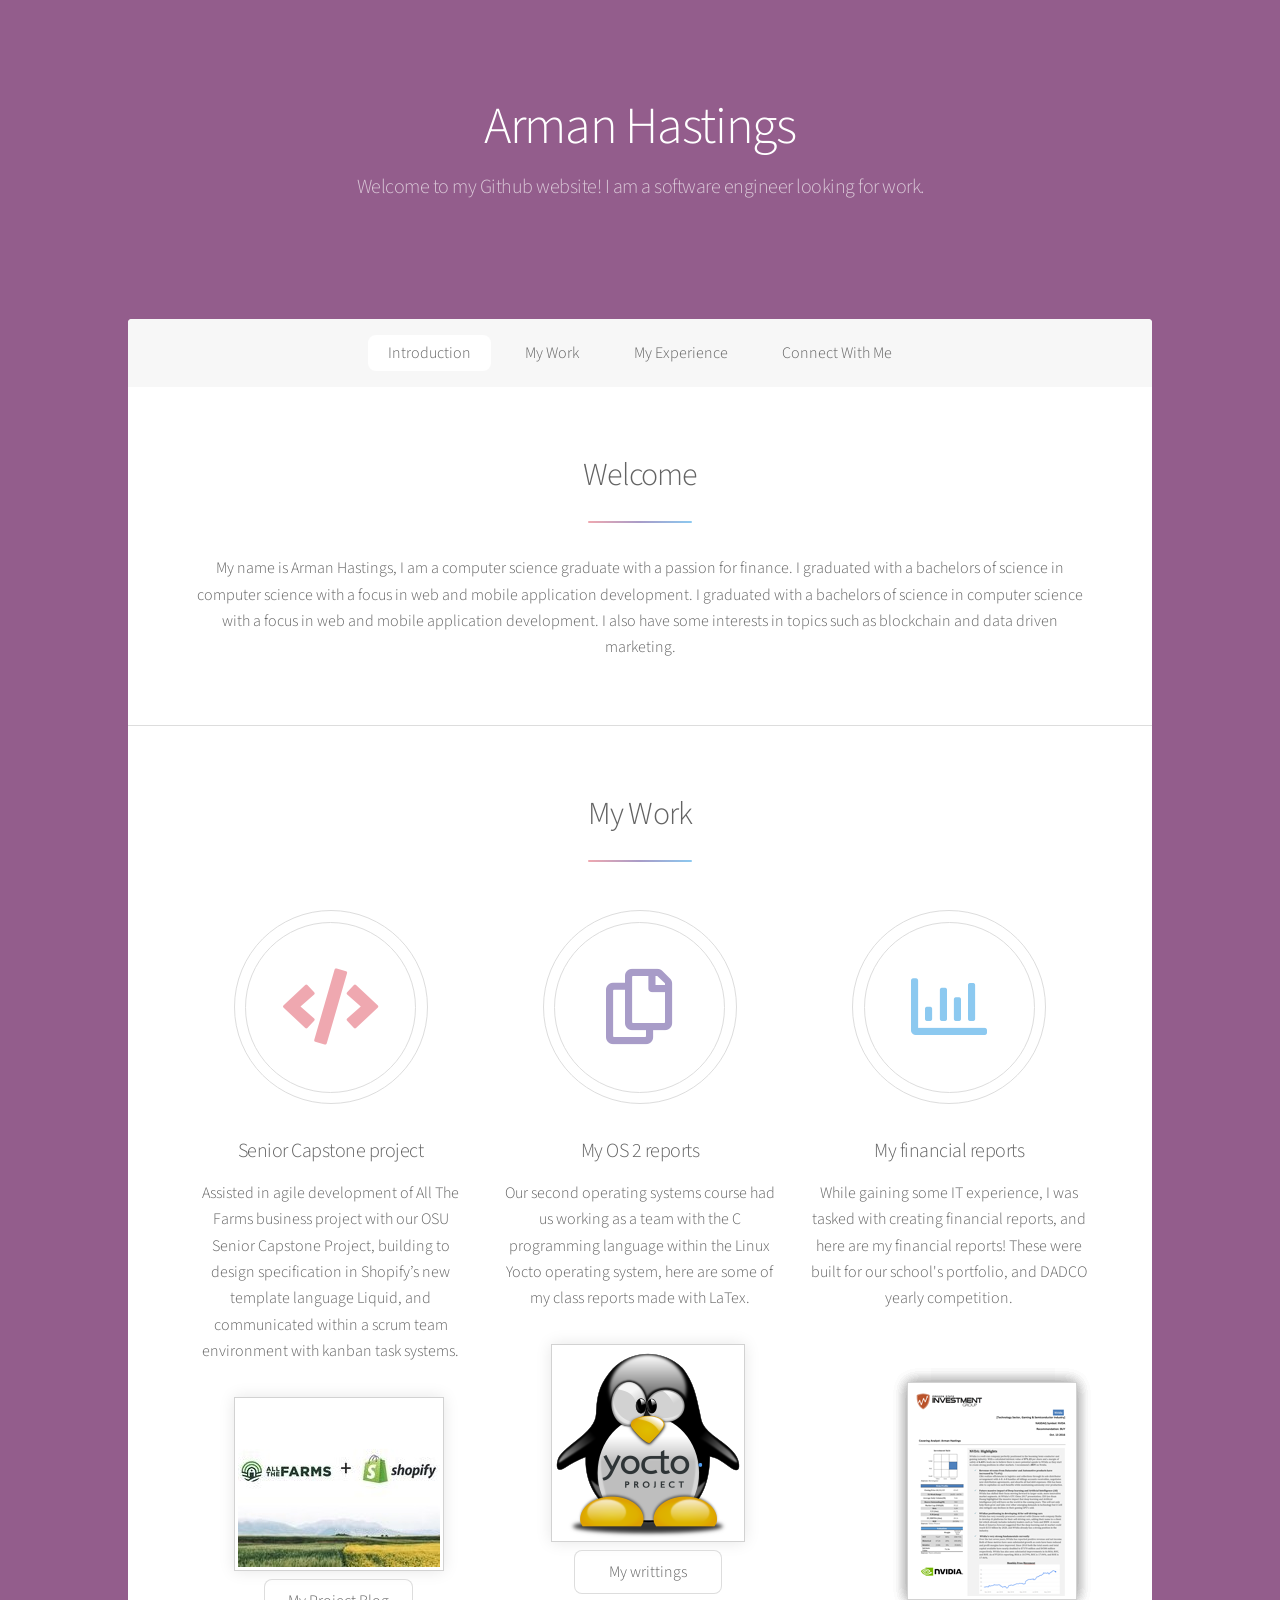
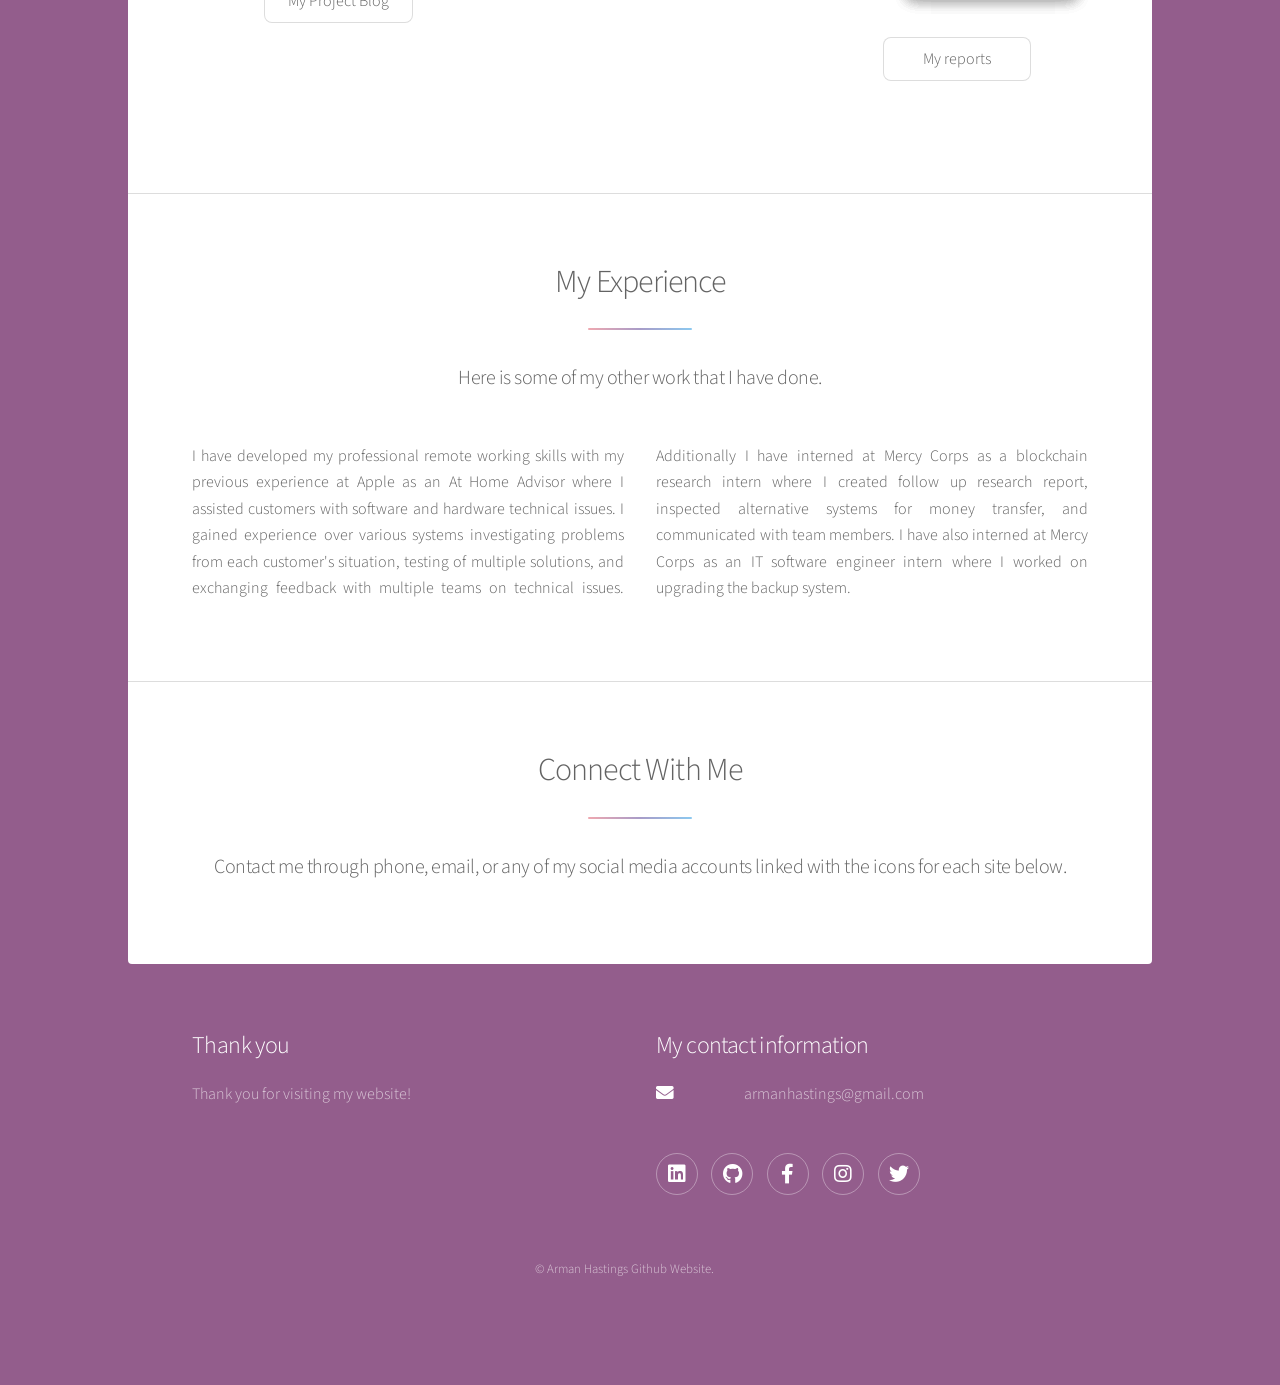
==== commit defb73b0: "Update index.html rn old # rn old #" ====
--- a/index.html
+++ b/index.html
@@ -168,13 +168,13 @@
 							<dl class="alt">
 								<dt><h4 class="icon solid fa-envelope"></h4></dt>
 								<dd>armanhastings@gmail.com</dd>
-								<dt><h4 class="icon solid fa-phone"></h4></dt>
-								<dd>(971) 200-5495</dd>
+								<!-- <dt><h4 class="icon solid fa-phone"></h4></dt>
+								<dd>(971) 200-5495</dd>-->
 							</dl>
 							<ul class="icons">
 								<li><a href="https://linkedin.com/in/arman-hastings/" class="icon brands fa-linkedin alt"><span class="label">Linkedin</span></a></li>
 								<li><a href="https://github.com/ahastings" class="icon brands fa-github alt"><span class="label">GitHub</span></a></li>
-								<li><a href="https://facebook.com/q234wdfa424trse534" class="icon brands fa-facebook-f alt"><span class="label">Facebook</span></a></li>
+								<li><a href="https://www.facebook.com/arman.hastings/" class="icon brands fa-facebook-f alt"><span class="label">Facebook</span></a></li>
 								<li><a href="https://instagram.com/armanhastings/" class="icon brands fa-instagram alt"><span class="label">Instagram</span></a></li>
 								<li><a href="https://www.twitter.com/ArmanHastings" class="icon brands fa-twitter alt"><span class="label">Twitter</span></a></li>
 							</ul>
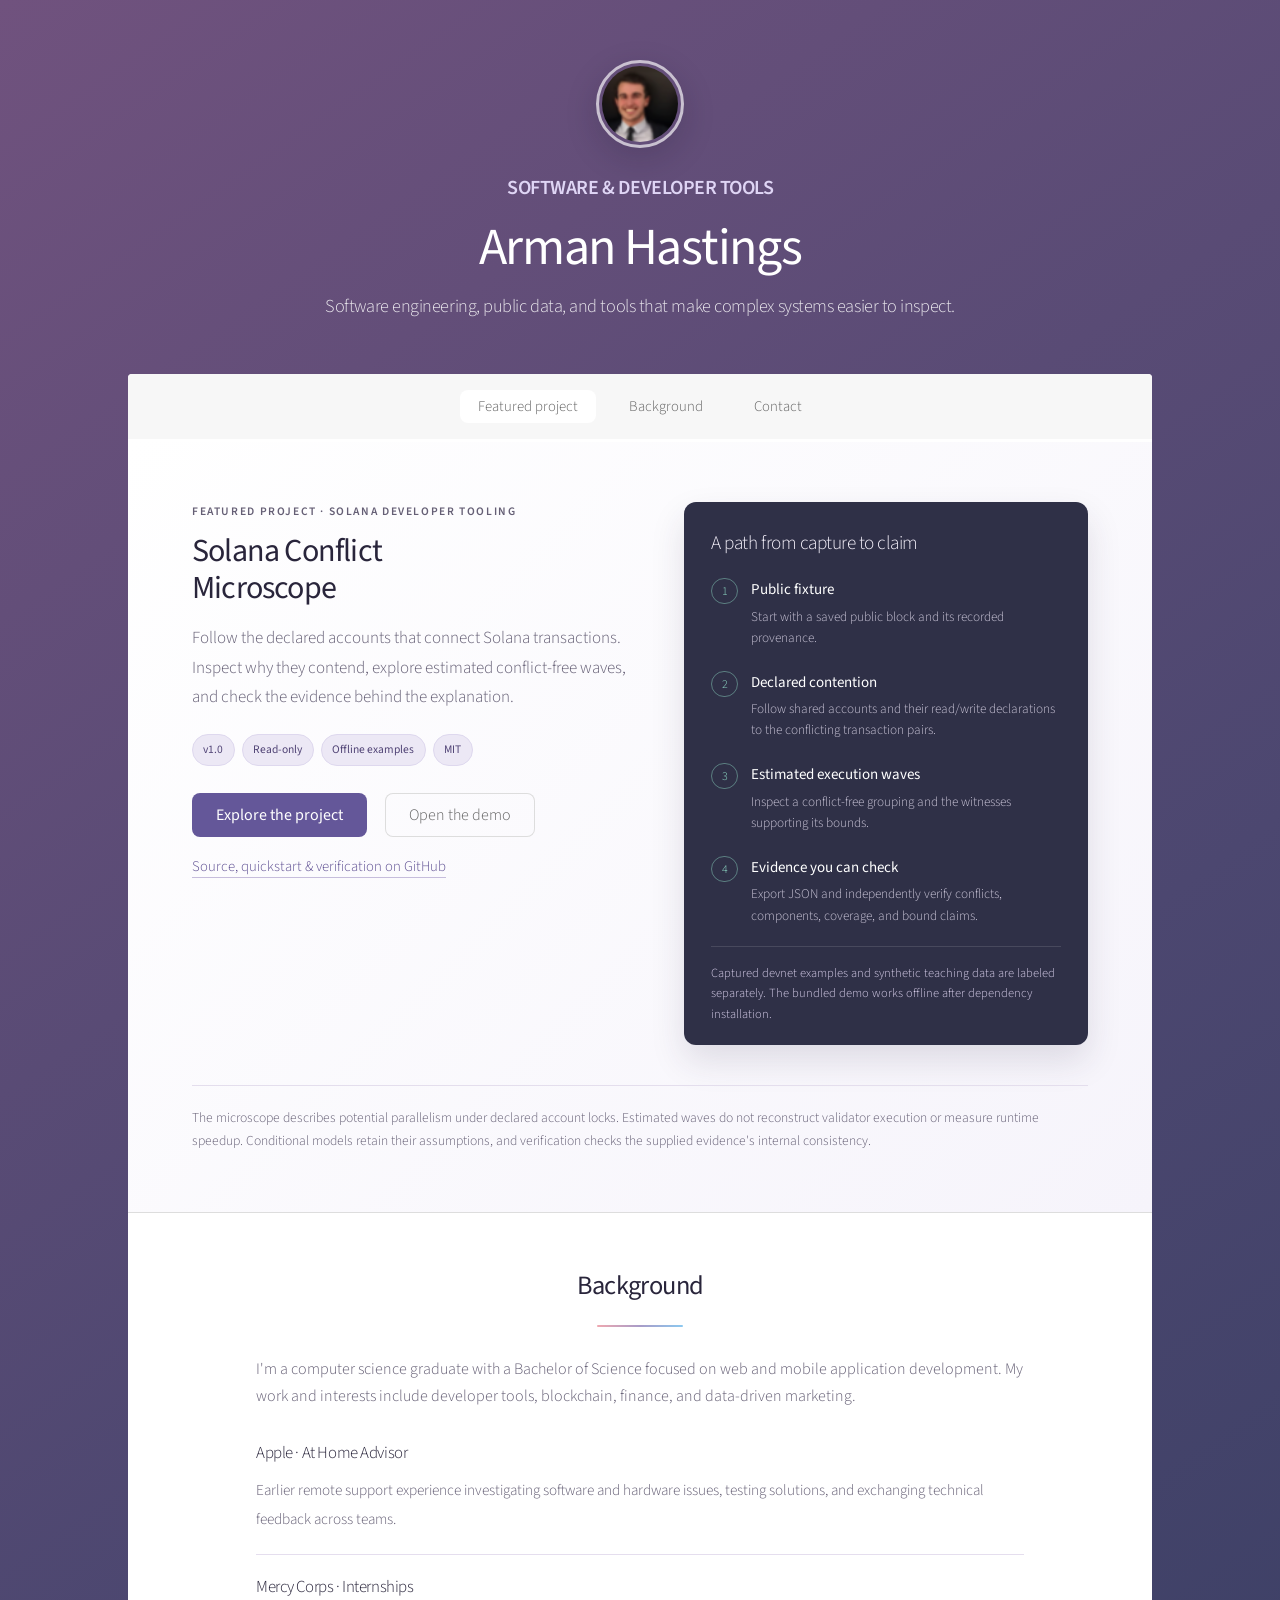
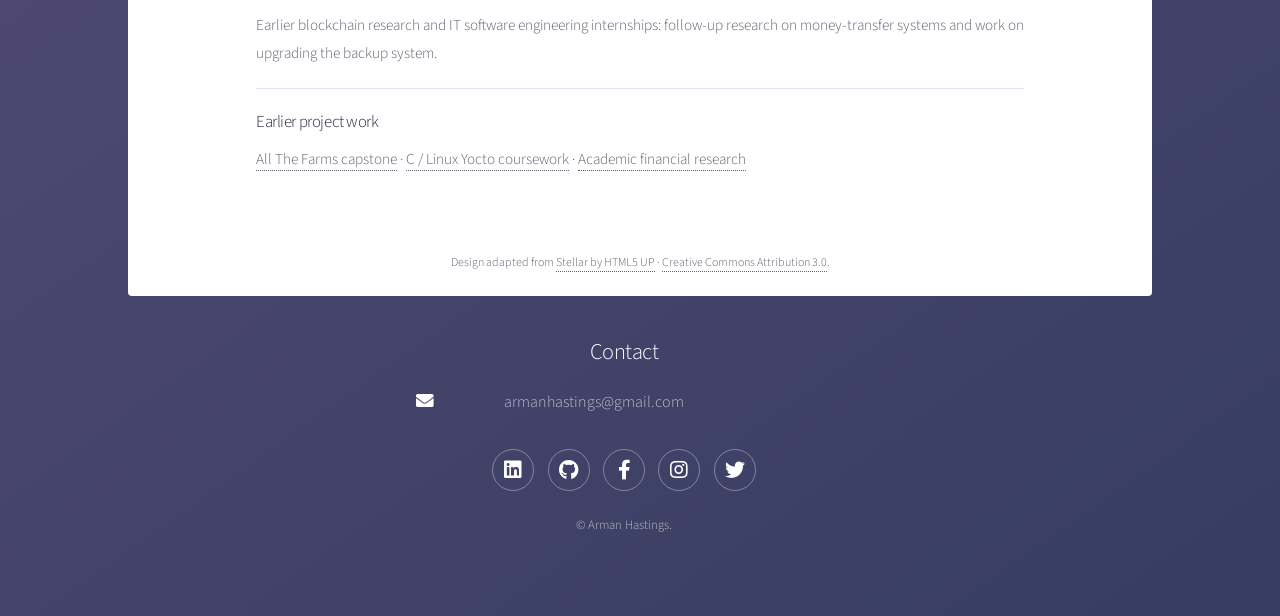
==== commit f4d75228: "Refresh portfolio and feature Solana developer tool" ====
--- a/index.html
+++ b/index.html
@@ -1,191 +1,109 @@
-<!DOCTYPE HTML>
-<!--
-	Stellar by HTML5 UP
-	html5up.net | @ajlkn
-	Free for personal and commercial use under the CCA 3.0 license (html5up.net/license)
--->
-<html lang = "en">
-	<head>
-		<title>Arman Hastings Github Website</title>
-		<meta charset="utf-8" />
-		<meta name="viewport" content="width=device-width, initial-scale=1, user-scalable=no" />
-		<link rel="stylesheet" href="assets/css/main.css" />
-		<noscript><link rel="stylesheet" href="assets/css/noscript.css" /></noscript>
-		<meta name="description" content="Welcome to my Github website! I am a bachelors in computer science looking to work with software in Oregon.">
-		
-				
-		<link rel="apple-touch-icon" sizes="60x60" href="/apple-touch-icon.png">
-		<link rel="icon" type="image/png" sizes="32x32" href="/favicon-32x32.png">
-		<link rel="icon" type="image/png" sizes="16x16" href="/favicon-16x16.png">
-		<link rel="manifest" href="/site.webmanifest">
-		<link rel="mask-icon" href="/safari-pinned-tab.svg" color="#5bbad5">
-		<meta name="msapplication-TileColor" content="#da532c">
-		<meta name="theme-color" content="#ffffff">
-	</head>
-	<body class="is-preload">
-
-		<!-- Wrapper -->
-			<div id="wrapper">
-
-				<!-- Header -->
-					<header id="header" class="alt">
-
-						<h1>Arman Hastings</h1>
-						<p>Welcome to my Github website! I am a software engineer looking for work.</p>
-						<br />
-					</header>
-
-				<!-- Nav -->
-					<nav id="nav">
-						<ul>
-							<li><a href="#intro" class="active">Introduction</a></li>
-							<li><a href="#first">My Work</a></li>
-							<li><a href="#second">My Experience</a></li>
-							<li><a href="#cta">Connect With Me</a></li>
-						</ul>
-					</nav>
-
-				<!-- Main -->
-					<div id="main">
-
-						<!-- Introduction -->
-							<section id="intro" class="main special">
-								<div class="spotlight">
-									<div class="content">
-										<header class="major">
-											<h2>Welcome</h2>
-										</header>
-										<p>My name is Arman Hastings, I am a computer science graduate with a passion for finance. I graduated with a bachelors of science in computer science with a focus in web and mobile application development.  I graduated with a bachelors of science in computer science with a focus in web and mobile application development. I also have some interests in topics such as blockchain and data driven marketing. </p>
-
-									</div>
-									
-								</div>
-							</section>
-
-						<!-- First Section -->
-							<section id="first" class="main special">
-								<header class="major">
-									<h2>My Work</h2>
-								</header>
-								<ul class="features">
-									<li>
-										<span class="icon solid major style1 fa-code"></span>
-										<a href="https://blogs.oregonstate.edu/hastinar/"><h3>Senior Capstone project</h3></a>
-										<p>Assisted in agile development of All The Farms business project with our OSU Senior Capstone Project, building to design specification in Shopify’s new template language Liquid, and communicated within a scrum team environment with kanban task systems.</p>
-
-										<ul class="center">
-											<img src="images/atf-cropped.jpg" class="center" />
-											<a href="https://blogs.oregonstate.edu/hastinar/" class="button">My Project Blog</a>
-										</ul>
-
-									</li>
-									<li>
-										<span class="icon major style3 fa-copy"></span>
-										<a href="https://github.com/ahastings/cs444-writ"> <h3>My OS 2 reports</h3></a>
-										<p>Our second operating systems course had us working as a team with the C programming language within the Linux Yocto operating system, here are some of my class reports made with LaTex.</p>
-
-
-										<ul class="center">
-											<img src="images/Linux-Yocto.png" class="center" />
-											<a href="https://github.com/ahastings/cs444-writ" class="button">My writtings</a>
-										</ul>
-
-									</li>
-									<li>
-										<!-- <span class="icon major style5 fa-gem fa-spin fa-3x"></span> -->
-										<span class="icon major style5 fa-chart-bar"></span>
-										<a href="https://github.com/ahastings/Oregon-State-Investment-Group-Reports-OSIG-"></href><h3>My financial reports</h3></a>
-										<p>While gaining some IT experience, I was tasked with creating financial reports, and here are my financial reports! These were built for our school's portfolio, and DADCO yearly competition.</p>
-										<section>
-											
-											
-											<div class="center">
-											<div class="pic-container">
-												<img src="images/osig-SNDK-6-162-210.png" class="pic" />
-												<img src="images/osig-WDR-5-162-210.png" class="pic" />
-												<img src="images/osig-Netf-3-162-210.png" class="pic" />
-												<img src="images/osig-CYBR-4-162-210.png" class="pic" />
-												<img src="images/osig-Redh-2-162-210.png" class="pic" />
-												<img src="images/osig-Nvid-1-162-210.png" class="pic" />
-												<a class="pic-caption" href="https://github.com/ahastings/Oregon-State-Investment-Group-Reports-OSIG-">
-													  My finance reports!       
-												</a>
-											</div> </div>
-											<br>
-											<br>
-											<br>
-											<br>
-											<br>
-
-											<ul class="center">
-												<a href="https://github.com/ahastings/Oregon-State-Investment-Group-Reports-OSIG-" class="button">My reports</a>
-											</ul>
-										</section>
-									</li>
-								</ul>
-								<footer class="major">
-
-								</footer>
-							</section>
-
-						<!-- Second Section -->
-							<section id="second" class="main special">
-								<header class="major">
-									<h2>My Experience</h2>
-									<p>Here is some of my other work that I have done.<br />
-									</p>
-								</header>
-
-
-								<p class="content">I have developed my professional remote working skills with my previous experience at Apple as an At Home Advisor where I assisted customers with software and hardware technical issues. I gained experience over various systems investigating problems from each customer's situation, testing of multiple solutions, and exchanging feedback
-									with multiple teams on technical issues. Additionally I have interned at Mercy Corps as a blockchain research intern where I created follow up research report, inspected alternative systems for money transfer, and
-									communicated with team members. I have also interned at Mercy Corps as an IT software engineer intern where I worked on upgrading the backup system.  </p>
-								<footer class="major">
-
-								</footer>
-							</section>
-
-						<!-- Get Started -->
-							<section id="cta" class="main special">
-								<header class="major">
-									<h2>Connect With Me</h2>
-									<p>Contact me through phone, email, or any of my social media accounts linked with the icons for each site below.<br />
-									</p>
-								</header>
-
-							</section>
-					</div>
-
-				<!-- Footer -->
-					<footer id="footer">
-						<section>
-							<h2>Thank you</h2>
-							<p>Thank you for visiting my website!</p>
-
-						</section>
-						<section>
-							<h2>My contact information</h2>
-							<dl class="alt">
+<!DOCTYPE HTML>
+<!--
+  Stellar by HTML5 UP
+  html5up.net | @ajlkn
+  Free for personal and commercial use under the CCA 3.0 license (html5up.net/license)
+  Portfolio adaptation retains the original template license and attribution.
+-->
+<html lang="en">
+  <head>
+    <title>Arman Hastings — Software &amp; Developer Tools</title>
+    <meta charset="utf-8" />
+    <meta name="viewport" content="width=device-width, initial-scale=1" />
+    <meta name="description" content="Arman Hastings: software engineering, developer tools, and public-data analysis. Explore Solana Conflict Microscope, selected projects, and earlier experience." />
+    <meta property="og:title" content="Arman Hastings — Software &amp; Developer Tools" />
+    <meta property="og:description" content="Software engineering, developer tools, and public-data analysis. Explore Solana Conflict Microscope and selected earlier work." />
+    <meta property="og:type" content="website" />
+    <meta property="og:url" content="https://ahastings.github.io/" />
+    <meta property="og:image" content="https://ahastings.github.io/mstile-150x150.png" />
+    <meta property="og:image:alt" content="Arman Hastings" />
+    <meta name="twitter:card" content="summary" />
+    <link rel="stylesheet" href="assets/css/main.css" />
+    <link rel="stylesheet" href="assets/css/portfolio.css" />
+    <noscript><link rel="stylesheet" href="assets/css/noscript.css" /></noscript>
+    <link rel="apple-touch-icon" sizes="60x60" href="/apple-touch-icon.png" />
+    <link rel="icon" type="image/png" sizes="32x32" href="/favicon-32x32.png" />
+    <link rel="icon" type="image/png" sizes="16x16" href="/favicon-16x16.png" />
+    <link rel="manifest" href="/site.webmanifest" />
+    <link rel="mask-icon" href="/safari-pinned-tab.svg" color="#5bbad5" />
+    <meta name="msapplication-TileColor" content="#da532c" />
+    <meta name="theme-color" content="#453e64" />
+  </head>
+  <body class="is-preload portfolio-site">
+    <a class="skip-link" href="#main">Skip to selected work</a>
+    <div id="wrapper">
+      <header id="header" class="alt">
+        <img class="profile-portrait" src="apple-touch-icon.png" width="88" height="88" alt="Arman Hastings" />
+        <p class="eyebrow">Software &amp; developer tools</p>
+        <h1>Arman Hastings</h1>
+        <p class="hero-summary">Software engineering, public data, and tools that make complex systems easier to inspect.</p>
+      </header>
+      <nav id="nav" aria-label="Portfolio sections">
+        <ul>
+          <li><a href="#microscope" class="active">Featured project</a></li>
+          <li><a href="#background">Background</a></li>
+          <li><a href="#cta">Contact</a></li>
+        </ul>
+      </nav>
+      <div id="main" tabindex="-1">
+        <section id="microscope" class="main portfolio-feature" aria-labelledby="microscope-title">
+          <div class="featured-project">
+            <div class="project-copy">
+              <p class="eyebrow">Featured project · Solana developer tooling</p>
+              <h2 id="microscope-title">Solana Conflict<br />Microscope</h2>
+              <p class="project-lead">Follow the declared accounts that connect Solana transactions. Inspect why they contend, explore estimated conflict-free waves, and check the evidence behind the explanation.</p>
+              <div class="project-tags" aria-label="Project characteristics"><span>v1.0</span><span>Read-only</span><span>Offline examples</span><span>MIT</span></div>
+              <ul class="actions hero-actions">
+                <li><a href="solana/" class="button primary">Explore the project</a></li>
+                <li><a href="https://ahastings.github.io/solana-conflict-microscope/" class="button">Open the demo</a></li>
+              </ul>
+              <a class="text-link" href="https://github.com/ahastings/solana-conflict-microscope">Source, quickstart &amp; verification on GitHub</a>
+            </div>
+            <aside class="evidence-panel" aria-labelledby="evidence-path-title">
+              <h3 id="evidence-path-title">A path from capture to claim</h3>
+              <ol class="evidence-path">
+                <li><span class="step-number" aria-hidden="true">1</span><div><strong>Public fixture</strong><p>Start with a saved public block and its recorded provenance.</p></div></li>
+                <li><span class="step-number" aria-hidden="true">2</span><div><strong>Declared contention</strong><p>Follow shared accounts and their read/write declarations to the conflicting transaction pairs.</p></div></li>
+                <li><span class="step-number" aria-hidden="true">3</span><div><strong>Estimated execution waves</strong><p>Inspect a conflict-free grouping and the witnesses supporting its bounds.</p></div></li>
+                <li><span class="step-number" aria-hidden="true">4</span><div><strong>Evidence you can check</strong><p>Export JSON and independently verify conflicts, components, coverage, and bound claims.</p></div></li>
+              </ol>
+              <p class="evidence-caption">Captured devnet examples and synthetic teaching data are labeled separately. The bundled demo works offline after dependency installation.</p>
+            </aside>
+            <p class="project-boundary">The microscope describes potential parallelism under declared account locks. Estimated waves do not reconstruct validator execution or measure runtime speedup. Conditional models retain their assumptions, and verification checks the supplied evidence's internal consistency.</p>
+          </div>
+        </section>
+        <section id="background" class="main special" aria-labelledby="background-title">
+          <header class="major"><h2 id="background-title">Background</h2></header>
+          <div class="about-copy"><p>I'm a computer science graduate with a Bachelor of Science focused on web and mobile application development. My work and interests include developer tools, blockchain, finance, and data-driven marketing.</p></div>
+          <div class="experience-list">
+            <article><h3>Apple · At Home Advisor</h3><p>Earlier remote support experience investigating software and hardware issues, testing solutions, and exchanging technical feedback across teams.</p></article>
+            <article><h3>Mercy Corps · Internships</h3><p>Earlier blockchain research and IT software engineering internships: follow-up research on money-transfer systems and work on upgrading the backup system.</p></article>
+            <article><h3>Earlier project work</h3><p><a href="https://blogs.oregonstate.edu/hastinar/">All The Farms capstone</a> · <a href="https://github.com/ahastings/cs444-writ">C / Linux Yocto coursework</a> · <a href="https://github.com/ahastings/Oregon-State-Investment-Group-Reports-OSIG-">Academic financial research</a></p></article>
+          </div>
+        </section>
+        <p class="template-credit">Design adapted from <a href="https://html5up.net/stellar">Stellar by HTML5 UP</a> · <a href="LICENSE.txt">Creative Commons Attribution 3.0</a>.</p>
+      </div>
+      <footer id="footer">
+        <section id="cta" aria-labelledby="contact-title">
+          <h2 id="contact-title">Contact</h2>
+          <dl class="alt">
 								<dt><h4 class="icon solid fa-envelope"></h4></dt>
 								<dd>armanhastings@gmail.com</dd>
 								<!-- <dt><h4 class="icon solid fa-phone"></h4></dt>
-								<dd>(971) 200-5495</dd>-->
-							</dl>
-							<ul class="icons">
+								<dd>() </dd>-->
+							</dl>
+          <ul class="icons">
 								<li><a href="https://linkedin.com/in/arman-hastings/" class="icon brands fa-linkedin alt"><span class="label">Linkedin</span></a></li>
 								<li><a href="https://github.com/ahastings" class="icon brands fa-github alt"><span class="label">GitHub</span></a></li>
 								<li><a href="https://www.facebook.com/arman.hastings/" class="icon brands fa-facebook-f alt"><span class="label">Facebook</span></a></li>
 								<li><a href="https://instagram.com/armanhastings/" class="icon brands fa-instagram alt"><span class="label">Instagram</span></a></li>
 								<li><a href="https://www.twitter.com/ArmanHastings" class="icon brands fa-twitter alt"><span class="label">Twitter</span></a></li>
-							</ul>
-						</section>
-						<p class="copyright">&copy; Arman Hastings Github Website.</p>
-					</footer>
-
-			</div>
-
-		<!-- Scripts -->
-			<script src="assets/js/jquery.min.js"></script>
+							</ul>
+        </section>
+        <p class="copyright">&copy; Arman Hastings.</p>
+      </footer>
+    </div>
+    <script src="assets/js/jquery.min.js"></script>
 			<script src="assets/js/jquery.scrollex.min.js"></script>
 			<script src="assets/js/jquery.scrolly.min.js"></script>
 			<script src="assets/js/browser.min.js"></script>
--- a/assets/css/portfolio.css
+++ b/assets/css/portfolio.css
@@ -0,0 +1,90 @@
+/* Portfolio additions to Stellar by HTML5 UP. Original theme and license retained. */
+:root{--portfolio-ink:#29253b;--portfolio-muted:#655f75;--portfolio-accent:#62539c;--portfolio-mint:#91dec8}
+html{scroll-behavior:smooth}
+body.portfolio-site{background-color:#453e64;background-image:linear-gradient(145deg,#70527e 0%,#4c4770 55%,#363d61 100%)}
+.portfolio-site h1,.portfolio-site h2,.portfolio-site h3{letter-spacing:-.025em}
+.portfolio-site a:focus-visible,.portfolio-site button:focus-visible{outline:3px solid #d9ae5f;outline-offset:5px}
+.portfolio-site .skip-link{position:absolute;top:1rem;left:1rem;z-index:1000;transform:translateY(-180%);padding:.6rem 1rem;background:#fff;color:var(--portfolio-ink);border-radius:.35rem}
+.portfolio-site .skip-link:focus{transform:translateY(0)}
+.portfolio-site #header.alt{padding:3.75rem 4rem 3.25rem}
+.portfolio-site #header .profile-portrait{width:88px;height:88px;object-fit:cover;border-radius:50%;border:3px solid rgba(255,255,255,.65);box-shadow:0 10px 32px rgba(20,17,40,.18);margin:0 0 1rem}
+.portfolio-site #header h1{font-weight:400;margin:0 0 .7rem}
+.portfolio-site #header.alt>*{opacity:1!important;transform:none!important;transition:none}
+.portfolio-site #header .hero-summary{font-size:1.14rem;line-height:1.7;max-width:43rem;margin:0 auto;color:rgba(255,255,255,.86)}
+.portfolio-site .eyebrow{font-size:.72rem;font-weight:600;letter-spacing:.14em;text-transform:uppercase;margin:0 0 .75rem;color:var(--portfolio-accent)}
+.portfolio-site #header .eyebrow{color:#dfd5f5}
+.portfolio-site #nav{padding:1rem}
+.portfolio-site #nav ul li a{font-size:.92rem}
+.portfolio-site #main{color:var(--portfolio-ink);overflow:hidden}
+.portfolio-site #main p{color:var(--portfolio-muted)}
+.portfolio-site #main h2,.portfolio-site #main h3{color:var(--portfolio-ink)}
+.portfolio-site #main>.main{padding:3.4rem 4rem}
+.portfolio-site #main>.main.portfolio-feature{background:linear-gradient(135deg,#fff 0%,#f6f4fb 100%);padding:3.75rem 4rem}
+.portfolio-site .featured-project{display:grid;grid-template-columns:1.12fr 1fr;gap:2.5rem;align-items:start}
+.portfolio-site .project-copy h2{font-size:2rem;line-height:1.15;max-width:26rem;margin:0 0 1.1rem;font-weight:400}
+.portfolio-site .project-copy .project-lead{font-size:1.06rem;line-height:1.75;margin-bottom:1.3rem}
+.portfolio-site .project-tags{display:flex;flex-wrap:wrap;gap:.45rem;margin:1.25rem 0}
+.portfolio-site .project-tags span{font-size:.72rem;line-height:1.2;padding:.5rem .65rem;background:#ece8f5;color:#514476;border:1px solid #ded8ee;border-radius:2rem;font-weight:400}
+.portfolio-site .hero-actions{margin:1.7rem 0 1rem;gap:.6rem;flex-wrap:wrap}
+.portfolio-site .hero-actions li{padding-left:0;padding-right:.5rem}
+.portfolio-site #main .button.primary,.portfolio-site #header .button.primary{background:#645799;color:#fff!important;box-shadow:none;font-weight:400}
+.portfolio-site #main .button.primary:hover,.portfolio-site #header .button.primary:hover{background:#7668aa}
+.portfolio-site .text-link{font-size:.92rem;color:#5e4f92;border-bottom:1px solid #c6bddc}
+.portfolio-site .evidence-panel{border-radius:.75rem;background:#2f3047;color:#f4f0fa;padding:1.7rem 1.7rem 1.25rem;box-shadow:0 16px 34px rgba(46,38,71,.13)}
+.portfolio-site #main .evidence-panel h3{color:#f4f0fa;font-size:1.2rem;margin:0 0 1.25rem}
+.portfolio-site .evidence-path{list-style:none;margin:0;padding:0}
+.portfolio-site .evidence-path li{display:grid;grid-template-columns:1.7rem 1fr;gap:.8rem;padding:0 0 1.1rem;position:relative}
+.portfolio-site .evidence-path li+li{padding-top:.3rem}
+.portfolio-site .evidence-path .step-number{font-size:.75rem;line-height:1.65rem;color:var(--portfolio-mint);border:1px solid rgba(145,222,200,.45);border-radius:50%;height:1.65rem;width:1.65rem;text-align:center}
+.portfolio-site #main .evidence-path strong{display:block;font-size:.94rem;font-weight:400;color:#fff}
+.portfolio-site #main .evidence-path p{color:#c9c4d7;font-size:.83rem;line-height:1.6;margin:.18rem 0 0}
+.portfolio-site #main .evidence-caption{font-size:.78rem;line-height:1.65;color:#d5cce8;border-top:1px solid rgba(255,255,255,.12);padding-top:1rem;margin:.15rem 0 0}
+.portfolio-site .project-boundary{grid-column:1/-1;border-top:1px solid #e4deed;padding-top:1.25rem;font-size:.85rem;line-height:1.7;margin:0}
+.portfolio-site .about-copy{max-width:48rem;margin:0 auto;text-align:left}
+.portfolio-site header.major{margin-bottom:1.8rem}
+.portfolio-site header.major h2{font-size:1.65rem;font-weight:400}
+.portfolio-site .section-context{font-size:.87rem;max-width:42rem;margin:0 auto 1.8rem}
+.portfolio-site .older-work{display:grid;grid-template-columns:repeat(3,minmax(0,1fr));gap:1.6rem;list-style:none;margin:0;padding:0;text-align:left}
+.portfolio-site .older-work li{padding:0;min-width:0}
+.portfolio-site .older-work h3{font-size:1.08rem;margin:0 0 .75rem}
+.portfolio-site .older-work p{font-size:.91rem;line-height:1.75;margin-bottom:1rem}
+.portfolio-site .older-work .work-kicker{color:var(--portfolio-accent);font-size:.7rem;text-transform:uppercase;letter-spacing:.12em;margin-bottom:.6rem}
+.portfolio-site .older-work .work-image{width:100%;max-width:202px;border-radius:.35rem;display:block;margin:1rem 0}
+.portfolio-site .experience-list{max-width:48rem;margin:auto;text-align:left}
+.portfolio-site .experience-list article{border-top:1px solid #e5deee;padding:1.3rem 0}
+.portfolio-site .experience-list article:first-child{border-top:0;padding-top:0}
+.portfolio-site .experience-list h3{font-size:1.05rem;margin-bottom:.65rem}
+.portfolio-site .experience-list p{margin:0;font-size:.95rem;line-height:1.85}
+.portfolio-site .template-credit{font-size:.75rem;text-align:center;margin:0;padding:.25rem 1rem 1.5rem;color:#736b82}
+.portfolio-site .template-credit a{color:inherit}
+.portfolio-site .project-header .return-link{display:inline-block;font-size:.88rem;color:#eee7fa;margin-bottom:1.8rem;border-bottom:1px solid rgba(255,255,255,.35)}
+.portfolio-site .project-header .hero-actions{justify-content:center}
+.portfolio-site .project-header h1{font-size:clamp(2rem,4.7vw,3.2rem);line-height:1.15;max-width:50rem;margin-left:auto!important;margin-right:auto!important}
+.portfolio-site .project-overview{max-width:49rem;margin:auto}
+.portfolio-site .project-overview p{font-size:1.05rem;line-height:1.85}
+.portfolio-site .evidence-grid{display:grid;grid-template-columns:repeat(2,minmax(0,1fr));gap:1.4rem;margin:1.8rem 0}
+.portfolio-site .evidence-grid article{padding:1.4rem;border:1px solid #e2dceb;border-radius:.6rem;background:#faf8fd}
+.portfolio-site .evidence-grid h3{font-size:1.05rem;margin-bottom:.65rem}
+.portfolio-site .evidence-grid p{font-size:.92rem;line-height:1.75;margin:0}
+.portfolio-site .workflow-steps{list-style:none;padding:0;margin:1.5rem 0;counter-reset:workflow}
+.portfolio-site .workflow-steps li{counter-increment:workflow;position:relative;border-left:2px solid #ddd5eb;padding:.3rem 0 1.5rem 2.3rem;margin-left:.75rem}
+.portfolio-site .workflow-steps li:before{content:counter(workflow);position:absolute;left:-.8rem;top:.3rem;background:#655899;color:#fff;border-radius:50%;width:1.6rem;height:1.6rem;font-size:.8rem;text-align:center;line-height:1.6rem}
+.portfolio-site .workflow-steps h3{font-size:1.08rem;margin-bottom:.45rem}
+.portfolio-site .workflow-steps p{margin:0;font-size:.95rem;line-height:1.8}
+.portfolio-site .claim-note{border-left:3px solid #8070b7;padding:.2rem 0 .2rem 1.25rem;font-size:.92rem;line-height:1.85;margin:1.5rem 0}
+.portfolio-site .quickstart pre{background:#2f3047;color:#f8f2ff;border-radius:.55rem;padding:1.3rem 1.5rem;overflow:auto}
+.portfolio-site .quickstart pre code{color:inherit;border:0;background:transparent;padding:0;font-size:.87rem;line-height:1.8}
+.portfolio-site .example-list{padding-left:1.2rem;line-height:1.85}
+.portfolio-site .example-list li{padding-left:.3rem;margin-bottom:.8rem}
+.portfolio-site .example-list strong{font-weight:400;color:var(--portfolio-ink)}
+.portfolio-site #footer .template-credit{color:rgba(255,255,255,.72);padding:0;text-align:left}
+.portfolio-site #footer{display:block;padding:2.5rem 4rem 2rem;text-align:center}
+.portfolio-site #footer>section{width:auto;margin:0}
+.portfolio-site #footer h2{font-size:1.4rem;margin-bottom:1.2rem}
+.portfolio-site #footer dl.alt{max-width:26rem;margin:0 auto;text-align:left}
+.portfolio-site #footer .icons{margin:1.25rem 0 0}
+.portfolio-site #footer .copyright{margin:1.5rem 0 0;padding:0}
+@media(max-width:980px){.portfolio-site #header.alt{padding:3rem 2.5rem}.portfolio-site #main>.main,.portfolio-site #main>.main.portfolio-feature{padding:2.8rem 2.5rem}.portfolio-site .featured-project{gap:1.7rem}.portfolio-site .older-work{gap:1.2rem}}
+@media(max-width:736px){.portfolio-site #header.alt{padding:2.6rem 1.4rem 2.3rem}.portfolio-site #header h1{font-size:2.5rem}.portfolio-site #header .hero-summary{font-size:1.01rem}.portfolio-site #main>.main,.portfolio-site #main>.main.portfolio-feature{padding:2.4rem 1.5rem}.portfolio-site .featured-project,.portfolio-site .older-work,.portfolio-site .evidence-grid{grid-template-columns:1fr}.portfolio-site .project-copy h2{font-size:1.8rem}.portfolio-site .evidence-panel{padding:1.5rem}.portfolio-site .older-work li+li{border-top:1px solid #e5deee;padding-top:1.4rem}.portfolio-site .project-boundary{grid-column:1}.portfolio-site .hero-actions{display:flex;align-items:stretch;gap:.65rem}.portfolio-site .hero-actions li{padding:0}.portfolio-site .hero-actions .button{font-size:.85rem}.portfolio-site #nav{padding:.7rem .35rem}.portfolio-site #nav ul li a{font-size:.78rem;padding:0 .7rem;min-width:0}.portfolio-site .project-header h1{font-size:2.25rem}}
+@media(max-width:736px){.portfolio-site #footer{padding:2rem 1.5rem 1.5rem}.portfolio-site #footer dl.alt{max-width:100%}}
+@media(prefers-reduced-motion:reduce){html{scroll-behavior:auto}.portfolio-site *{animation:none!important;transition:none!important}}
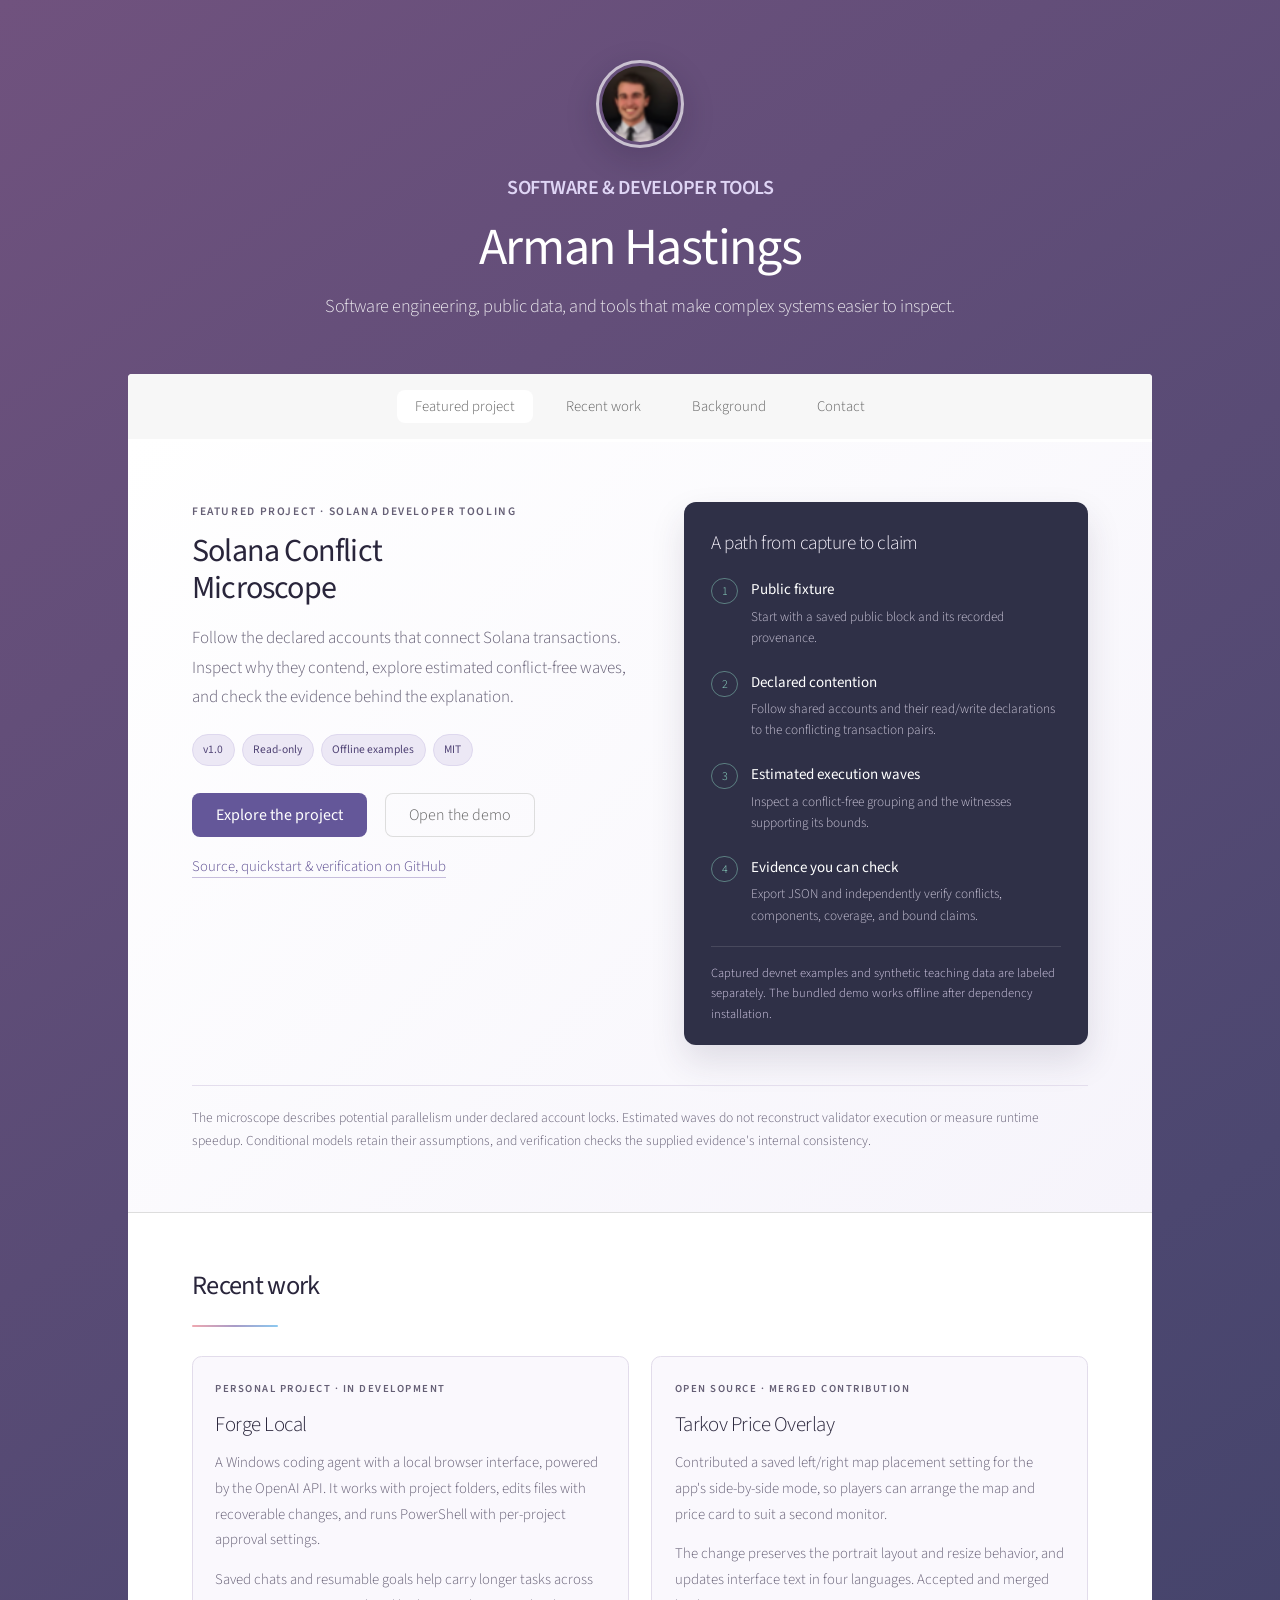
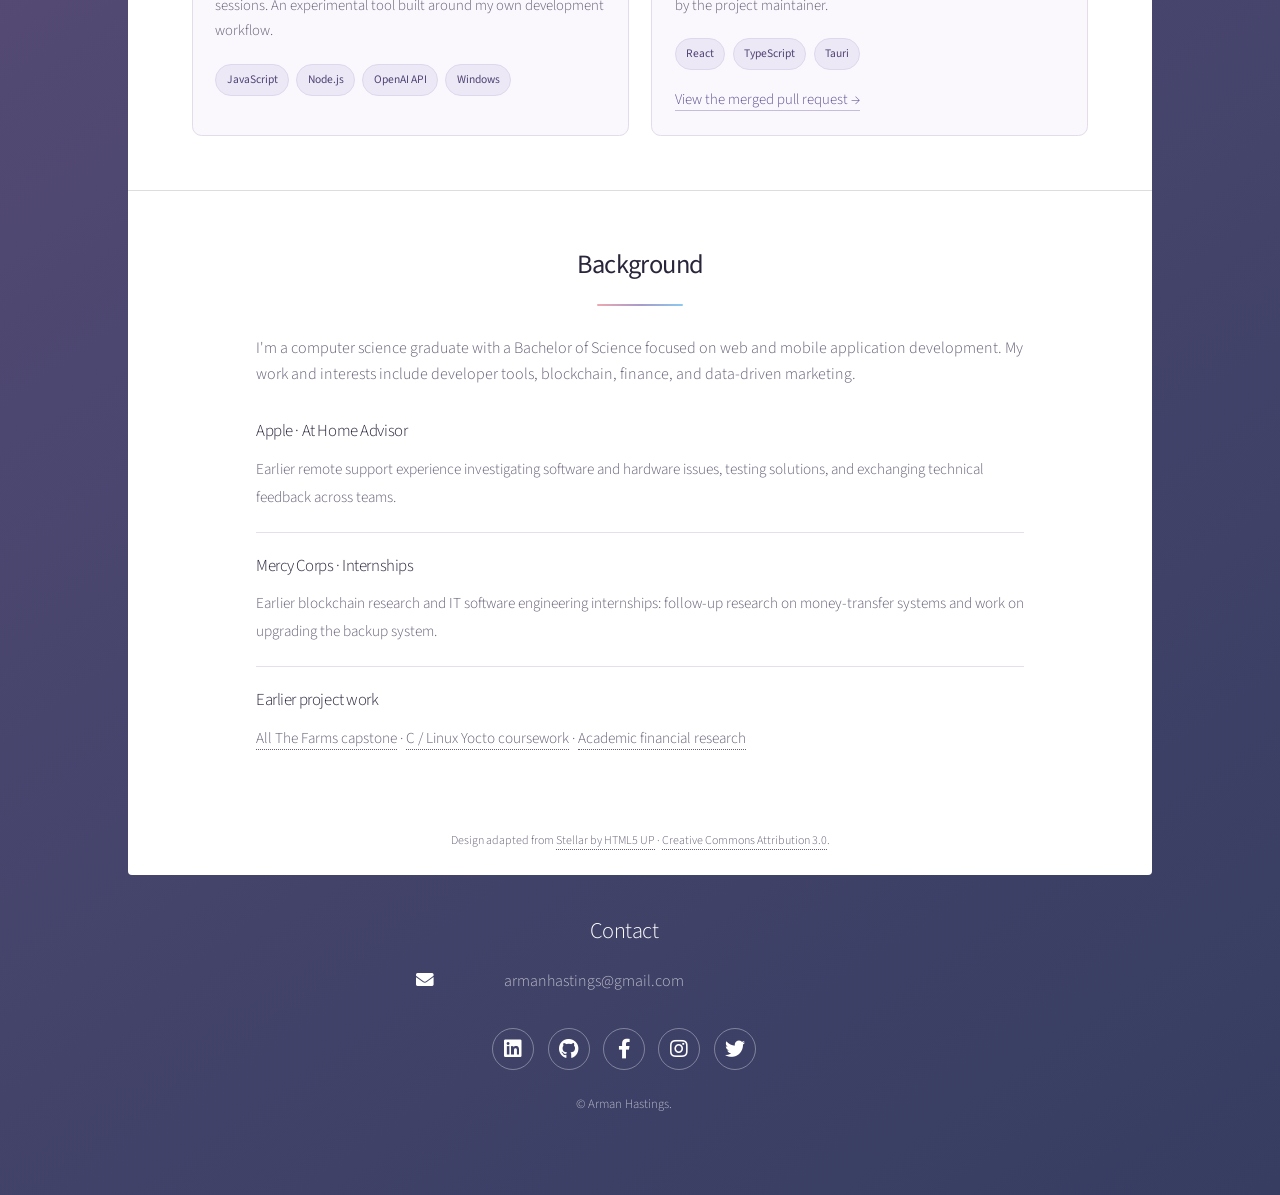
==== commit 62f0a20c: "Add recent work and configure the personal domain" ====
--- a/index.html
+++ b/index.html
@@ -1,108 +1,130 @@
-<!DOCTYPE HTML>
-<!--
-  Stellar by HTML5 UP
-  html5up.net | @ajlkn
-  Free for personal and commercial use under the CCA 3.0 license (html5up.net/license)
-  Portfolio adaptation retains the original template license and attribution.
--->
-<html lang="en">
-  <head>
-    <title>Arman Hastings — Software &amp; Developer Tools</title>
-    <meta charset="utf-8" />
-    <meta name="viewport" content="width=device-width, initial-scale=1" />
-    <meta name="description" content="Arman Hastings: software engineering, developer tools, and public-data analysis. Explore Solana Conflict Microscope, selected projects, and earlier experience." />
-    <meta property="og:title" content="Arman Hastings — Software &amp; Developer Tools" />
-    <meta property="og:description" content="Software engineering, developer tools, and public-data analysis. Explore Solana Conflict Microscope and selected earlier work." />
-    <meta property="og:type" content="website" />
-    <meta property="og:url" content="https://ahastings.github.io/" />
-    <meta property="og:image" content="https://ahastings.github.io/mstile-150x150.png" />
-    <meta property="og:image:alt" content="Arman Hastings" />
-    <meta name="twitter:card" content="summary" />
-    <link rel="stylesheet" href="assets/css/main.css" />
-    <link rel="stylesheet" href="assets/css/portfolio.css" />
-    <noscript><link rel="stylesheet" href="assets/css/noscript.css" /></noscript>
-    <link rel="apple-touch-icon" sizes="60x60" href="/apple-touch-icon.png" />
-    <link rel="icon" type="image/png" sizes="32x32" href="/favicon-32x32.png" />
-    <link rel="icon" type="image/png" sizes="16x16" href="/favicon-16x16.png" />
-    <link rel="manifest" href="/site.webmanifest" />
-    <link rel="mask-icon" href="/safari-pinned-tab.svg" color="#5bbad5" />
-    <meta name="msapplication-TileColor" content="#da532c" />
-    <meta name="theme-color" content="#453e64" />
-  </head>
-  <body class="is-preload portfolio-site">
-    <a class="skip-link" href="#main">Skip to selected work</a>
-    <div id="wrapper">
-      <header id="header" class="alt">
-        <img class="profile-portrait" src="apple-touch-icon.png" width="88" height="88" alt="Arman Hastings" />
-        <p class="eyebrow">Software &amp; developer tools</p>
-        <h1>Arman Hastings</h1>
-        <p class="hero-summary">Software engineering, public data, and tools that make complex systems easier to inspect.</p>
-      </header>
-      <nav id="nav" aria-label="Portfolio sections">
-        <ul>
-          <li><a href="#microscope" class="active">Featured project</a></li>
-          <li><a href="#background">Background</a></li>
-          <li><a href="#cta">Contact</a></li>
-        </ul>
-      </nav>
-      <div id="main" tabindex="-1">
-        <section id="microscope" class="main portfolio-feature" aria-labelledby="microscope-title">
-          <div class="featured-project">
-            <div class="project-copy">
-              <p class="eyebrow">Featured project · Solana developer tooling</p>
-              <h2 id="microscope-title">Solana Conflict<br />Microscope</h2>
-              <p class="project-lead">Follow the declared accounts that connect Solana transactions. Inspect why they contend, explore estimated conflict-free waves, and check the evidence behind the explanation.</p>
-              <div class="project-tags" aria-label="Project characteristics"><span>v1.0</span><span>Read-only</span><span>Offline examples</span><span>MIT</span></div>
-              <ul class="actions hero-actions">
-                <li><a href="solana/" class="button primary">Explore the project</a></li>
-                <li><a href="https://ahastings.github.io/solana-conflict-microscope/" class="button">Open the demo</a></li>
-              </ul>
-              <a class="text-link" href="https://github.com/ahastings/solana-conflict-microscope">Source, quickstart &amp; verification on GitHub</a>
-            </div>
-            <aside class="evidence-panel" aria-labelledby="evidence-path-title">
-              <h3 id="evidence-path-title">A path from capture to claim</h3>
-              <ol class="evidence-path">
-                <li><span class="step-number" aria-hidden="true">1</span><div><strong>Public fixture</strong><p>Start with a saved public block and its recorded provenance.</p></div></li>
-                <li><span class="step-number" aria-hidden="true">2</span><div><strong>Declared contention</strong><p>Follow shared accounts and their read/write declarations to the conflicting transaction pairs.</p></div></li>
-                <li><span class="step-number" aria-hidden="true">3</span><div><strong>Estimated execution waves</strong><p>Inspect a conflict-free grouping and the witnesses supporting its bounds.</p></div></li>
-                <li><span class="step-number" aria-hidden="true">4</span><div><strong>Evidence you can check</strong><p>Export JSON and independently verify conflicts, components, coverage, and bound claims.</p></div></li>
-              </ol>
-              <p class="evidence-caption">Captured devnet examples and synthetic teaching data are labeled separately. The bundled demo works offline after dependency installation.</p>
-            </aside>
-            <p class="project-boundary">The microscope describes potential parallelism under declared account locks. Estimated waves do not reconstruct validator execution or measure runtime speedup. Conditional models retain their assumptions, and verification checks the supplied evidence's internal consistency.</p>
-          </div>
-        </section>
-        <section id="background" class="main special" aria-labelledby="background-title">
-          <header class="major"><h2 id="background-title">Background</h2></header>
-          <div class="about-copy"><p>I'm a computer science graduate with a Bachelor of Science focused on web and mobile application development. My work and interests include developer tools, blockchain, finance, and data-driven marketing.</p></div>
-          <div class="experience-list">
-            <article><h3>Apple · At Home Advisor</h3><p>Earlier remote support experience investigating software and hardware issues, testing solutions, and exchanging technical feedback across teams.</p></article>
-            <article><h3>Mercy Corps · Internships</h3><p>Earlier blockchain research and IT software engineering internships: follow-up research on money-transfer systems and work on upgrading the backup system.</p></article>
-            <article><h3>Earlier project work</h3><p><a href="https://blogs.oregonstate.edu/hastinar/">All The Farms capstone</a> · <a href="https://github.com/ahastings/cs444-writ">C / Linux Yocto coursework</a> · <a href="https://github.com/ahastings/Oregon-State-Investment-Group-Reports-OSIG-">Academic financial research</a></p></article>
-          </div>
-        </section>
-        <p class="template-credit">Design adapted from <a href="https://html5up.net/stellar">Stellar by HTML5 UP</a> · <a href="LICENSE.txt">Creative Commons Attribution 3.0</a>.</p>
-      </div>
-      <footer id="footer">
-        <section id="cta" aria-labelledby="contact-title">
-          <h2 id="contact-title">Contact</h2>
+<!DOCTYPE HTML>
+<!--
+  Stellar by HTML5 UP
+  html5up.net | @ajlkn
+  Free for personal and commercial use under the CCA 3.0 license (html5up.net/license)
+  Portfolio adaptation retains the original template license and attribution.
+-->
+<html lang="en">
+  <head>
+    <title>Arman Hastings — Software &amp; Developer Tools</title>
+    <meta charset="utf-8" />
+    <meta name="viewport" content="width=device-width, initial-scale=1" />
+    <meta name="description" content="Arman Hastings: software engineering and developer tools. Explore Solana Conflict Microscope, Forge Local, and open-source contributions." />
+    <meta property="og:title" content="Arman Hastings — Software &amp; Developer Tools" />
+    <meta property="og:description" content="Software engineering and developer tools: Solana Conflict Microscope, Forge Local, and open-source contributions." />
+    <meta property="og:type" content="website" />
+    <meta property="og:url" content="https://armanhastings.com/" />
+    <meta property="og:image" content="https://armanhastings.com/mstile-150x150.png" />
+    <meta property="og:image:alt" content="Arman Hastings" />
+    <meta name="twitter:card" content="summary" />
+    <link rel="canonical" href="https://armanhastings.com/" />
+    <link rel="stylesheet" href="assets/css/main.css" />
+    <link rel="stylesheet" href="assets/css/portfolio.css" />
+    <noscript><link rel="stylesheet" href="assets/css/noscript.css" /></noscript>
+    <link rel="apple-touch-icon" sizes="60x60" href="/apple-touch-icon.png" />
+    <link rel="icon" type="image/png" sizes="32x32" href="/favicon-32x32.png" />
+    <link rel="icon" type="image/png" sizes="16x16" href="/favicon-16x16.png" />
+    <link rel="manifest" href="/site.webmanifest" />
+    <link rel="mask-icon" href="/safari-pinned-tab.svg" color="#5bbad5" />
+    <meta name="msapplication-TileColor" content="#da532c" />
+    <meta name="theme-color" content="#453e64" />
+  </head>
+  <body class="is-preload portfolio-site">
+    <a class="skip-link" href="#main">Skip to selected work</a>
+    <div id="wrapper">
+      <header id="header" class="alt">
+        <img class="profile-portrait" src="apple-touch-icon.png" width="88" height="88" alt="Arman Hastings" />
+        <p class="eyebrow">Software &amp; developer tools</p>
+        <h1>Arman Hastings</h1>
+        <p class="hero-summary">Software engineering, public data, and tools that make complex systems easier to inspect.</p>
+      </header>
+      <nav id="nav" aria-label="Portfolio sections">
+        <ul>
+          <li><a href="#microscope" class="active">Featured project</a></li>
+          <li><a href="#recent-work">Recent work</a></li>
+          <li><a href="#background">Background</a></li>
+          <li><a href="#cta">Contact</a></li>
+        </ul>
+      </nav>
+      <div id="main" tabindex="-1">
+        <section id="microscope" class="main portfolio-feature" aria-labelledby="microscope-title">
+          <div class="featured-project">
+            <div class="project-copy">
+              <p class="eyebrow">Featured project · Solana developer tooling</p>
+              <h2 id="microscope-title">Solana Conflict<br />Microscope</h2>
+              <p class="project-lead">Follow the declared accounts that connect Solana transactions. Inspect why they contend, explore estimated conflict-free waves, and check the evidence behind the explanation.</p>
+              <div class="project-tags" aria-label="Project characteristics"><span>v1.0</span><span>Read-only</span><span>Offline examples</span><span>MIT</span></div>
+              <ul class="actions hero-actions">
+                <li><a href="solana/" class="button primary">Explore the project</a></li>
+                <li><a href="https://ahastings.github.io/solana-conflict-microscope/" class="button">Open the demo</a></li>
+              </ul>
+              <a class="text-link" href="https://github.com/ahastings/solana-conflict-microscope">Source, quickstart &amp; verification on GitHub</a>
+            </div>
+            <aside class="evidence-panel" aria-labelledby="evidence-path-title">
+              <h3 id="evidence-path-title">A path from capture to claim</h3>
+              <ol class="evidence-path">
+                <li><span class="step-number" aria-hidden="true">1</span><div><strong>Public fixture</strong><p>Start with a saved public block and its recorded provenance.</p></div></li>
+                <li><span class="step-number" aria-hidden="true">2</span><div><strong>Declared contention</strong><p>Follow shared accounts and their read/write declarations to the conflicting transaction pairs.</p></div></li>
+                <li><span class="step-number" aria-hidden="true">3</span><div><strong>Estimated execution waves</strong><p>Inspect a conflict-free grouping and the witnesses supporting its bounds.</p></div></li>
+                <li><span class="step-number" aria-hidden="true">4</span><div><strong>Evidence you can check</strong><p>Export JSON and independently verify conflicts, components, coverage, and bound claims.</p></div></li>
+              </ol>
+              <p class="evidence-caption">Captured devnet examples and synthetic teaching data are labeled separately. The bundled demo works offline after dependency installation.</p>
+            </aside>
+            <p class="project-boundary">The microscope describes potential parallelism under declared account locks. Estimated waves do not reconstruct validator execution or measure runtime speedup. Conditional models retain their assumptions, and verification checks the supplied evidence's internal consistency.</p>
+          </div>
+        </section>
+        <section id="recent-work" class="main" aria-labelledby="recent-work-title">
+          <header class="major"><h2 id="recent-work-title">Recent work</h2></header>
+          <div class="evidence-grid recent-work-grid">
+            <article>
+              <p class="eyebrow">Personal project &middot; In development</p>
+              <h3>Forge Local</h3>
+              <p>A Windows coding agent with a local browser interface, powered by the OpenAI API. It works with project folders, edits files with recoverable changes, and runs PowerShell with per-project approval settings.</p>
+              <p>Saved chats and resumable goals help carry longer tasks across sessions. An experimental tool built around my own development workflow.</p>
+              <div class="project-tags" aria-label="Forge Local technologies"><span>JavaScript</span><span>Node.js</span><span>OpenAI API</span><span>Windows</span></div>
+            </article>
+            <article>
+              <p class="eyebrow">Open source &middot; Merged contribution</p>
+              <h3>Tarkov Price Overlay</h3>
+              <p>Contributed a saved left/right map placement setting for the app's side-by-side mode, so players can arrange the map and price card to suit a second monitor.</p>
+              <p>The change preserves the portrait layout and resize behavior, and updates interface text in four languages. Accepted and merged by the project maintainer.</p>
+              <div class="project-tags" aria-label="Tarkov contribution technologies"><span>React</span><span>TypeScript</span><span>Tauri</span></div>
+              <a class="text-link" href="https://github.com/pado8/tarkov-price-overlay/pull/2">View the merged pull request &rarr;</a>
+            </article>
+          </div>
+        </section>
+        <section id="background" class="main special" aria-labelledby="background-title">
+          <header class="major"><h2 id="background-title">Background</h2></header>
+          <div class="about-copy"><p>I'm a computer science graduate with a Bachelor of Science focused on web and mobile application development. My work and interests include developer tools, blockchain, finance, and data-driven marketing.</p></div>
+          <div class="experience-list">
+            <article><h3>Apple · At Home Advisor</h3><p>Earlier remote support experience investigating software and hardware issues, testing solutions, and exchanging technical feedback across teams.</p></article>
+            <article><h3>Mercy Corps · Internships</h3><p>Earlier blockchain research and IT software engineering internships: follow-up research on money-transfer systems and work on upgrading the backup system.</p></article>
+            <article><h3>Earlier project work</h3><p><a href="https://blogs.oregonstate.edu/hastinar/">All The Farms capstone</a> · <a href="https://github.com/ahastings/cs444-writ">C / Linux Yocto coursework</a> · <a href="https://github.com/ahastings/Oregon-State-Investment-Group-Reports-OSIG-">Academic financial research</a></p></article>
+          </div>
+        </section>
+        <p class="template-credit">Design adapted from <a href="https://html5up.net/stellar">Stellar by HTML5 UP</a> · <a href="LICENSE.txt">Creative Commons Attribution 3.0</a>.</p>
+      </div>
+      <footer id="footer">
+        <section id="cta" aria-labelledby="contact-title">
+          <h2 id="contact-title">Contact</h2>
           <dl class="alt">
 								<dt><h4 class="icon solid fa-envelope"></h4></dt>
 								<dd>armanhastings@gmail.com</dd>
 								<!-- <dt><h4 class="icon solid fa-phone"></h4></dt>
 								<dd>() </dd>-->
-							</dl>
+							</dl>
           <ul class="icons">
 								<li><a href="https://linkedin.com/in/arman-hastings/" class="icon brands fa-linkedin alt"><span class="label">Linkedin</span></a></li>
 								<li><a href="https://github.com/ahastings" class="icon brands fa-github alt"><span class="label">GitHub</span></a></li>
 								<li><a href="https://www.facebook.com/arman.hastings/" class="icon brands fa-facebook-f alt"><span class="label">Facebook</span></a></li>
 								<li><a href="https://instagram.com/armanhastings/" class="icon brands fa-instagram alt"><span class="label">Instagram</span></a></li>
 								<li><a href="https://www.twitter.com/ArmanHastings" class="icon brands fa-twitter alt"><span class="label">Twitter</span></a></li>
-							</ul>
-        </section>
-        <p class="copyright">&copy; Arman Hastings.</p>
-      </footer>
-    </div>
+							</ul>
+        </section>
+        <p class="copyright">&copy; Arman Hastings.</p>
+      </footer>
+    </div>
     <script src="assets/js/jquery.min.js"></script>
 			<script src="assets/js/jquery.scrollex.min.js"></script>
 			<script src="assets/js/jquery.scrolly.min.js"></script>
@@ -111,5 +133,6 @@
 			<script src="assets/js/util.js"></script>
 			<script src="assets/js/main.js"></script>
 
+    <!-- Cloudflare Web Analytics --><script type='module' src='https://static.cloudflareinsights.com/beacon.min.js' data-cf-beacon='{"token": "2662871792c54b68ad1b04953e2fce45"}'></script><!-- End Cloudflare Web Analytics -->
 	</body>
 </html>
--- a/assets/css/portfolio.css
+++ b/assets/css/portfolio.css
@@ -66,6 +66,11 @@
 .portfolio-site .evidence-grid article{padding:1.4rem;border:1px solid #e2dceb;border-radius:.6rem;background:#faf8fd}
 .portfolio-site .evidence-grid h3{font-size:1.05rem;margin-bottom:.65rem}
 .portfolio-site .evidence-grid p{font-size:.92rem;line-height:1.75;margin:0}
+.portfolio-site .recent-work-grid{margin-bottom:0}
+.portfolio-site .recent-work-grid .eyebrow{font-size:.67rem;line-height:1.6;margin-bottom:.75rem;color:var(--portfolio-accent)}
+.portfolio-site .recent-work-grid h3{font-size:1.3rem}
+.portfolio-site .recent-work-grid p+p{margin-top:.85rem}
+.portfolio-site .recent-work-grid .project-tags{margin-bottom:1rem}
 .portfolio-site .workflow-steps{list-style:none;padding:0;margin:1.5rem 0;counter-reset:workflow}
 .portfolio-site .workflow-steps li{counter-increment:workflow;position:relative;border-left:2px solid #ddd5eb;padding:.3rem 0 1.5rem 2.3rem;margin-left:.75rem}
 .portfolio-site .workflow-steps li:before{content:counter(workflow);position:absolute;left:-.8rem;top:.3rem;background:#655899;color:#fff;border-radius:50%;width:1.6rem;height:1.6rem;font-size:.8rem;text-align:center;line-height:1.6rem}
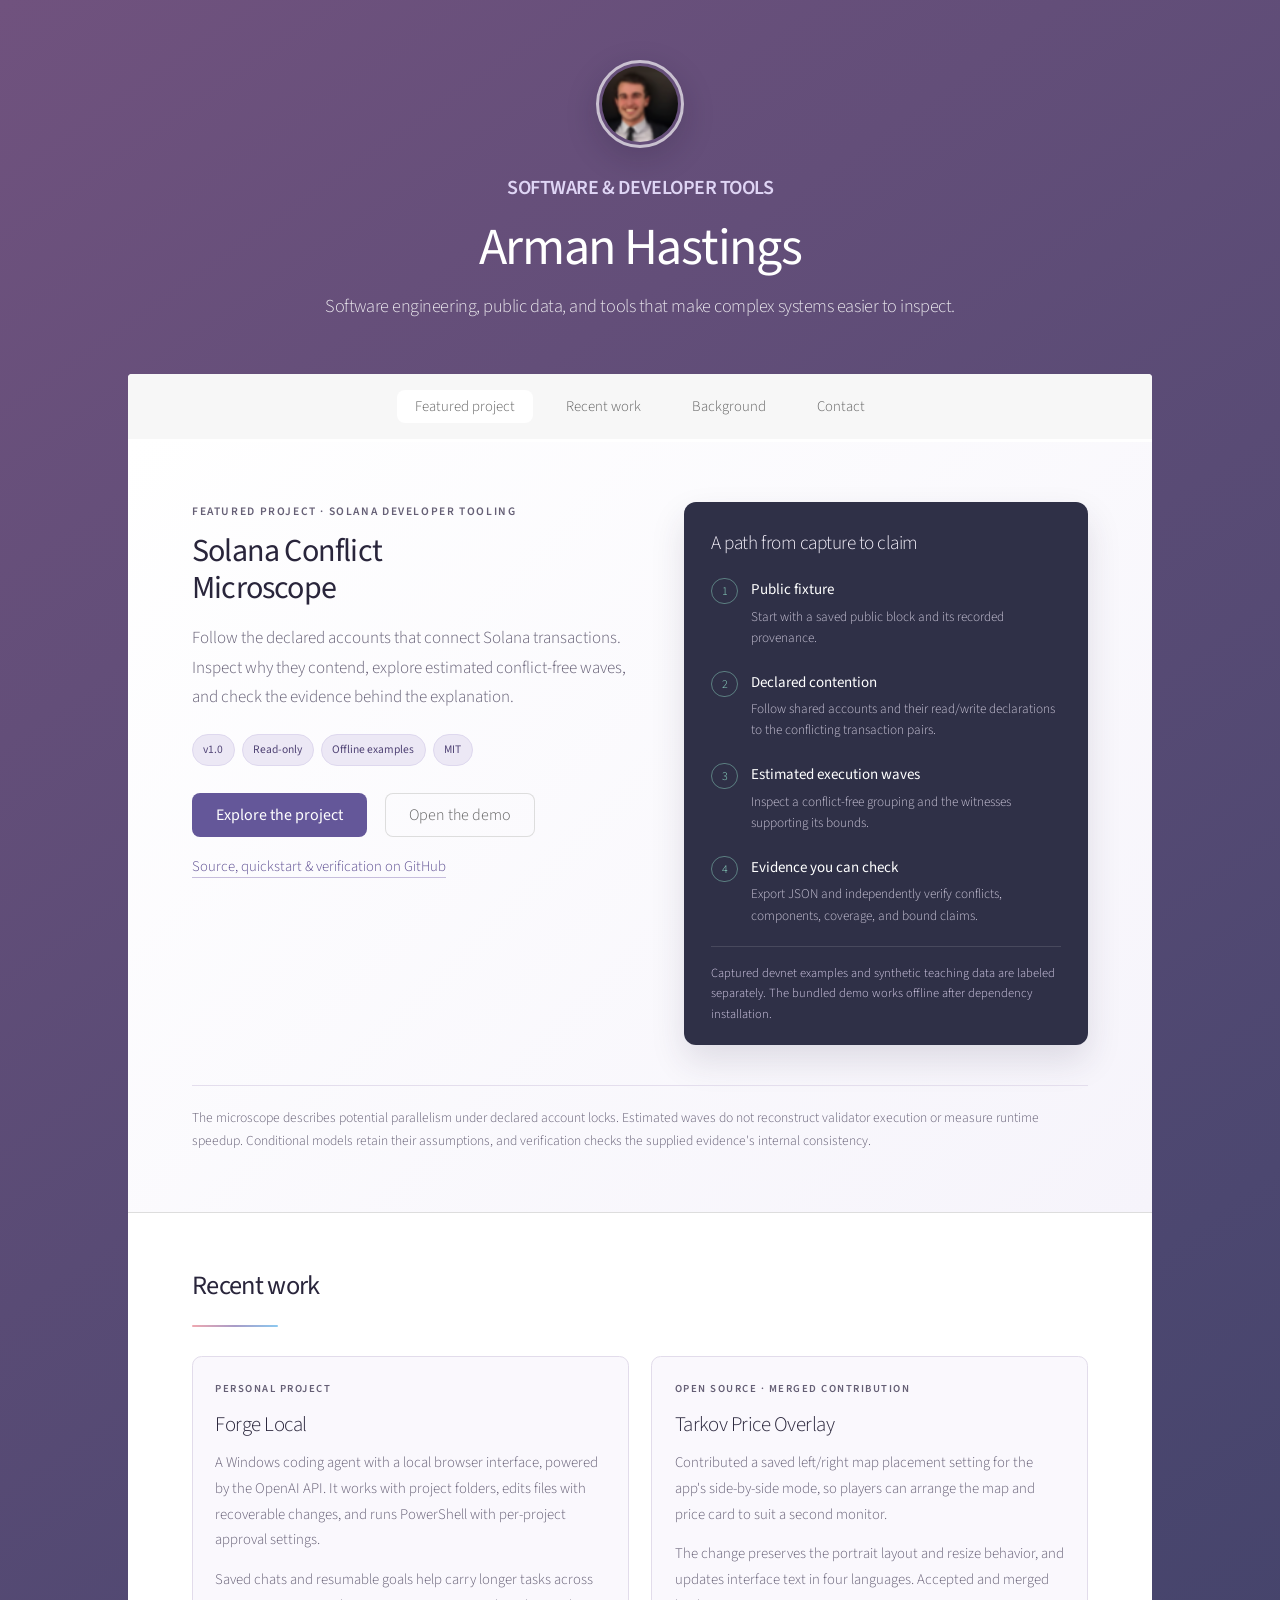
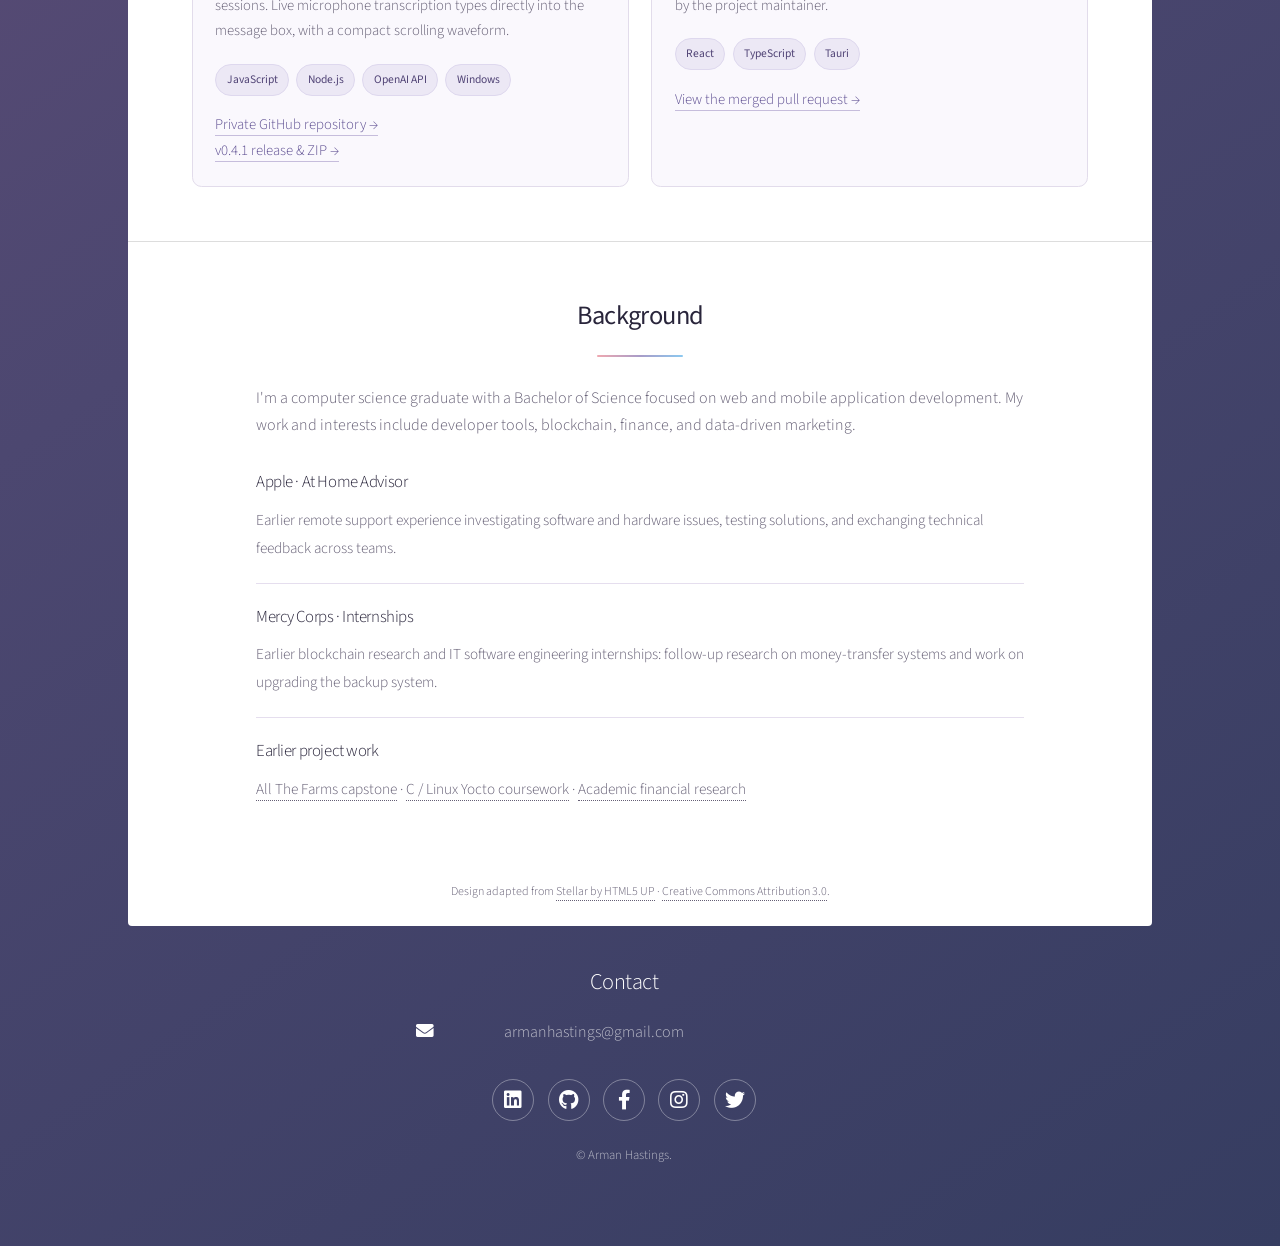
==== commit 38ad6781: "Link Forge Local release and remove development status" ====
--- a/index.html
+++ b/index.html
@@ -78,11 +78,12 @@
           <header class="major"><h2 id="recent-work-title">Recent work</h2></header>
           <div class="evidence-grid recent-work-grid">
             <article>
-              <p class="eyebrow">Personal project &middot; In development</p>
+              <p class="eyebrow">Personal project</p>
               <h3>Forge Local</h3>
               <p>A Windows coding agent with a local browser interface, powered by the OpenAI API. It works with project folders, edits files with recoverable changes, and runs PowerShell with per-project approval settings.</p>
-              <p>Saved chats and resumable goals help carry longer tasks across sessions. An experimental tool built around my own development workflow.</p>
+              <p>Saved chats and resumable goals help carry longer tasks across sessions. Live microphone transcription types directly into the message box, with a compact scrolling waveform.</p>
               <div class="project-tags" aria-label="Forge Local technologies"><span>JavaScript</span><span>Node.js</span><span>OpenAI API</span><span>Windows</span></div>
+              <p><a class="text-link" href="https://github.com/ahastings/forge-local">Private GitHub repository &rarr;</a><br /><a class="text-link" href="https://github.com/ahastings/forge-local/releases/tag/v0.4.1">v0.4.1 release &amp; ZIP &rarr;</a></p>
             </article>
             <article>
               <p class="eyebrow">Open source &middot; Merged contribution</p>
